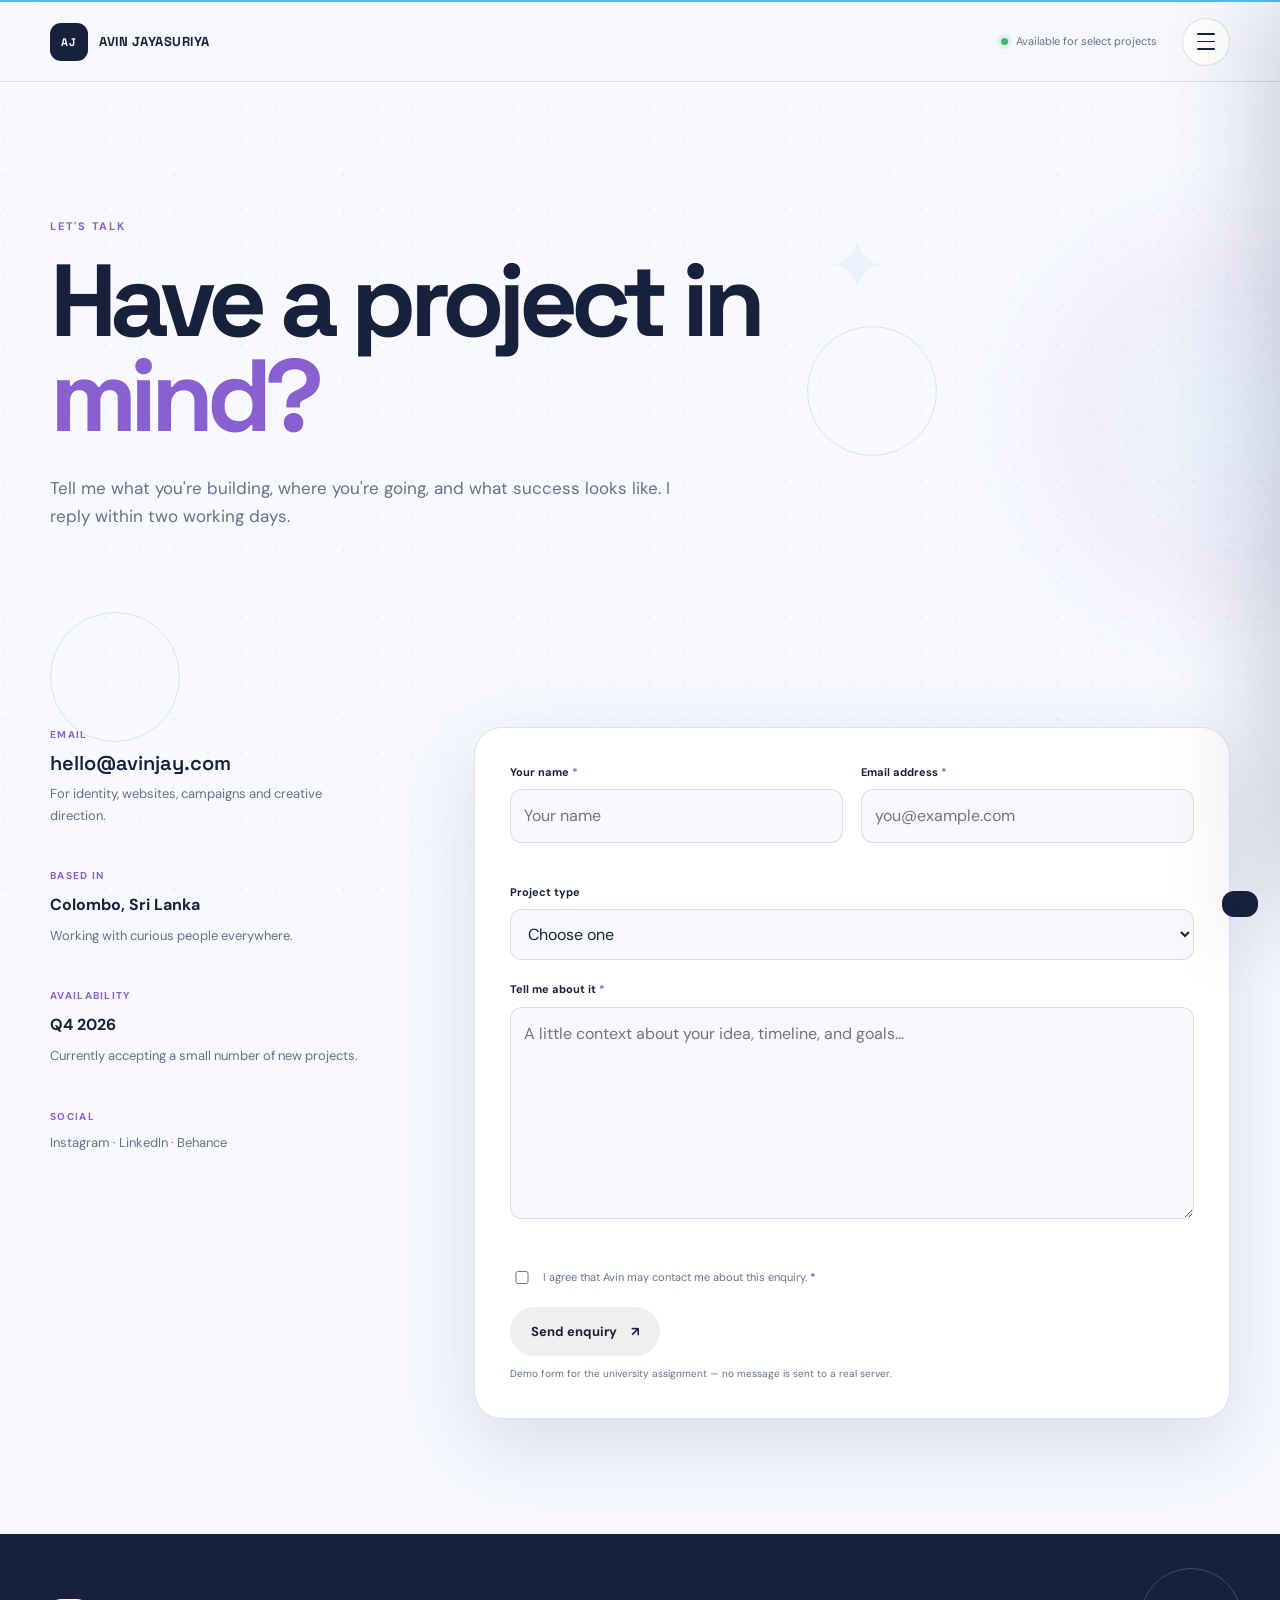
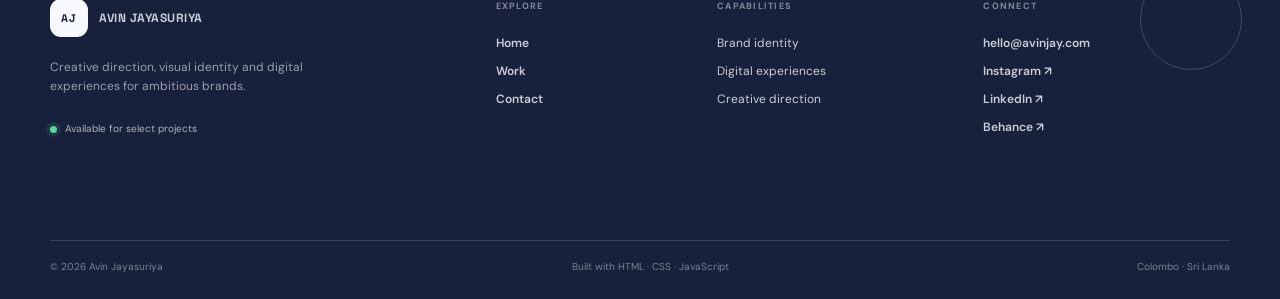
==== contact.html @ 8894ce8b "Add files via upload" ====
<!DOCTYPE html>
<html lang="en"><head><meta charset="UTF-8"><meta name="viewport" content="width=device-width,initial-scale=1.0"><meta name="description" content="Contact Avin Jayasuriya about a creative project."><title>Contact — Avin Jayasuriya</title><link rel="preconnect" href="https://fonts.googleapis.com"><link rel="preconnect" href="https://fonts.gstatic.com" crossorigin><link href="https://fonts.googleapis.com/css2?family=DM+Sans:wght@400;500;600;700&family=Space+Grotesk:wght@500;600;700&display=swap" rel="stylesheet"><link rel="stylesheet" href="style.css"></head>
<body><div class="cursor-glow" id="cursor-glow" aria-hidden="true"></div><div class="cursor-ring" id="cursor-ring" aria-hidden="true"></div><a class="skip-link" href="#main-content">Skip to content</a>
<header class="site-header"><div class="header-inner container"><a class="brand" href="index.html"><span class="brand-mark">AJ</span><span>AVIN JAYASURIYA</span></a><div class="header-right"><span class="available"><i></i> Available for select projects</span><button class="menu-button" id="menu-button" aria-expanded="false" aria-controls="site-menu" aria-label="Open menu"><span></span><span></span><span></span></button></div></div></header>
<div class="menu-overlay" id="menu-overlay"></div><aside class="site-menu" id="site-menu" aria-hidden="true"><div class="menu-top"><span>MENU</span><button id="menu-close" aria-label="Close menu">×</button></div><nav aria-label="Main navigation"><a class="menu-link" href="index.html"><span>01</span>Home</a><a class="menu-link" href="portfolio.html"><span>02</span>Work</a><a class="menu-link active" href="contact.html"><span>03</span>Contact</a></nav><div class="menu-bottom"><button class="theme-toggle" type="button"><span class="theme-icon">☾</span> <span class="theme-label">Dark mode</span></button><div><small>GET IN TOUCH</small><a href="mailto:hello@avinjay.com">hello@avinjay.com</a></div></div></aside>
<main id="main-content"><section class="page-hero container"><p class="eyebrow">Let's talk</p><h1>Have a project in <em>mind?</em></h1><p>Tell me what you're building, where you're going, and what success looks like. I reply within two working days.</p></section><section class="section container contact-layout"><div class="contact-side"><div class="contact-block"><small>EMAIL</small><a href="mailto:hello@avinjay.com">hello@avinjay.com</a><p>For identity, websites, campaigns and creative direction.</p></div><div class="contact-block"><small>BASED IN</small><strong>Colombo, Sri Lanka</strong><p>Working with curious people everywhere.</p></div><div class="contact-block"><small>AVAILABILITY</small><strong>Q4 2026</strong><p>Currently accepting a small number of new projects.</p></div><div class="contact-block"><small>SOCIAL</small><p><a href="#">Instagram</a> · <a href="#">LinkedIn</a> · <a href="#">Behance</a></p></div></div>
<form class="contact-form" id="contact-form" novalidate><div class="field-grid"><div class="field"><label for="name">Your name <b>*</b></label><input id="name" name="name" type="text" autocomplete="name" required minlength="2" placeholder="Your name"><small class="error" data-error="name"></small></div><div class="field"><label for="email">Email address <b>*</b></label><input id="email" name="email" type="email" autocomplete="email" required placeholder="you@example.com"><small class="error" data-error="email"></small></div></div><div class="field"><label for="project">Project type</label><select id="project" name="project"><option value="">Choose one</option><option>Brand identity</option><option>Website / digital</option><option>Campaign</option><option>Creative direction</option><option>Something else</option></select></div><div class="field"><label for="message">Tell me about it <b>*</b></label><textarea id="message" name="message" rows="7" required minlength="20" placeholder="A little context about your idea, timeline, and goals..."></textarea><small class="error" data-error="message"></small></div><label class="consent"><input type="checkbox" id="consent" required><span>I agree that Avin may contact me about this enquiry. <b>*</b></span></label><small class="error" data-error="consent"></small><button class="btn btn-primary" type="submit">Send enquiry <span>↗</span></button><p class="form-note">Demo form for the university assignment — no message is sent to a real server.</p></form></section></main>
<footer class="site-footer"><div class="container footer-main"><div class="footer-brand"><a class="brand" href="index.html"><span class="brand-mark">AJ</span><span>AVIN JAYASURIYA</span></a><p>Creative direction, visual identity and digital experiences for ambitious brands.</p><span class="footer-status"><i></i> Available for select projects</span></div><div><small>EXPLORE</small><a href="index.html">Home</a><a href="portfolio.html">Work</a><a href="contact.html">Contact</a></div><div><small>CAPABILITIES</small><span>Brand identity</span><span>Digital experiences</span><span>Creative direction</span></div><div><small>CONNECT</small><a href="mailto:hello@avinjay.com">hello@avinjay.com</a><a href="#">Instagram ↗</a><a href="#">LinkedIn ↗</a><a href="#">Behance ↗</a></div></div><div class="container footer-bottom"><span>© 2026 Avin Jayasuriya</span><span>Built with HTML · CSS · JavaScript</span><span>Colombo · Sri Lanka</span></div></footer><div class="toast" id="toast" role="status" aria-live="polite"></div><script src="app.js" defer></script></body></html>
---- style.css ----
:root{--bg:#f7f9ff;--surface:#ffffff;--surface-2:#eef4ff;--ink:#18213b;--muted:#66708a;--line:rgba(24,33,59,.13);--accent:#8860D0;--accent2:#5AB9EA;--blueberry:#5980E9;--sky:#84CEEB;--periwinkle:#C1C8E4;--shadow:0 25px 80px rgba(57,72,130,.16);--max:1180px;color-scheme:light} :root[data-theme=dark]{--bg:#0d1226;--surface:#151b35;--surface-2:#11182f;--ink:#f3f6ff;--muted:#aeb7d0;--line:rgba(243,246,255,.13);--accent:#a77ee8;--accent2:#5AB9EA;--blueberry:#7197f2;--sky:#84CEEB;--periwinkle:#9fa9d1;--shadow:0 25px 80px rgba(0,0,0,.4);color-scheme:dark}
*{box-sizing:border-box}html{scroll-behavior:smooth}body{margin:0;background:var(--bg);color:var(--ink);font-family:'DM Sans',sans-serif;line-height:1.65;transition:background .3s,color .3s}body.menu-open,body.modal-open{overflow:hidden}.cursor-glow,.cursor-ring{position:fixed;left:0;top:0;pointer-events:none;z-index:9999;opacity:0;transform:translate3d(-100px,-100px,0);transition:opacity .25s ease}.cursor-glow{width:170px;height:170px;margin:-85px 0 0 -85px;border-radius:50%;background:radial-gradient(circle,rgba(132,206,235,.28) 0%,rgba(136,96,208,.16) 38%,transparent 72%);filter:blur(18px)}.cursor-ring{z-index:9999;width:38px;height:38px;margin:-19px 0 0 -19px;border:1px solid rgba(89,128,233,.7);border-radius:50%;background:transparent;transition:width .25s ease,height .25s ease,margin .25s ease,border-color .25s ease,background .25s ease,opacity .25s ease}.cursor-ring.is-hover{width:64px;height:64px;margin:-32px 0 0 -32px;border-color:var(--accent);background:rgba(136,96,208,.06)}.cursor-ring.is-down{width:28px;height:28px;margin:-14px 0 0 -14px;background:rgba(90,185,234,.12)}body.cursor-ready .cursor-glow{opacity:.34}body.cursor-ready .cursor-ring{opacity:.72}@media(max-width:900px),(pointer:coarse){.cursor-glow,.cursor-ring{display:none}}a{color:inherit;text-decoration:none}button,input,select,textarea{font:inherit}button{color:inherit}.container{width:min(calc(100% - 48px),var(--max));margin-inline:auto}.skip-link{position:fixed;z-index:9999;left:15px;top:15px;padding:8px 14px;background:var(--ink);color:var(--bg);border-radius:8px;transform:translateY(-150%)}.skip-link:focus{transform:none}.site-header{height:82px;position:sticky;top:0;z-index:1000;background:color-mix(in srgb,var(--bg) 86%,transparent);backdrop-filter:blur(15px);border-top:2px solid var(--accent2);border-bottom:1px solid var(--line)}.header-inner{height:100%;display:flex;align-items:center;justify-content:space-between}.brand{display:flex;align-items:center;gap:11px;font:700 13px 'Space Grotesk';letter-spacing:.04em}.brand-mark{width:38px;height:38px;display:grid;place-items:center;border-radius:11px;background:var(--ink);color:var(--bg);font-size:11px}.header-right{display:flex;align-items:center;gap:25px}.available{font-size:11px;color:var(--muted);display:flex;align-items:center;gap:8px}.available i{width:7px;height:7px;border-radius:50%;background:#3db878;box-shadow:0 0 0 4px rgba(61,184,120,.12)}.menu-button{width:48px;height:48px;border:1px solid var(--line);background:var(--surface);border-radius:50%;display:grid;place-content:center;gap:6px;cursor:pointer;transition:.25s}.menu-button:hover{transform:rotate(5deg);border-color:var(--accent)}.menu-button span{display:block;width:18px;height:1.5px;background:var(--ink);border-radius:99px;transition:transform .25s ease,opacity .25s ease}.menu-button:hover span:nth-child(1){transform:translateX(-2px)}.menu-button:hover span:nth-child(3){transform:translateX(2px)}.menu-overlay{position:fixed;inset:0;background:rgba(8,12,14,.52);backdrop-filter:blur(18px);opacity:0;pointer-events:none;z-index:5000;transition:opacity .35s}.menu-overlay.open{opacity:1;pointer-events:auto}.site-menu{position:fixed;z-index:200;top:0;right:0;width:min(470px,100%);height:100vh;background:var(--surface);padding:30px 38px;transform:translateX(102%);transition:transform .45s cubic-bezier(.76,0,.24,1);box-shadow:-20px 0 70px rgba(0,0,0,.16);display:flex;flex-direction:column}.site-menu.open{transform:none}.menu-top{display:flex;align-items:center;justify-content:space-between;font:700 11px 'Space Grotesk';letter-spacing:.15em;color:var(--muted);padding-bottom:28px;border-bottom:1px solid var(--line)}.menu-top button{border:0;background:none;font-size:34px;line-height:1;cursor:pointer}.site-menu nav{display:flex;flex-direction:column;padding:50px 0}.menu-link{display:flex;align-items:baseline;gap:22px;font:600 clamp(42px,6vw,66px)/1.15 'Space Grotesk';letter-spacing:-.055em;padding:8px 0;color:var(--muted);transition:.25s}.menu-link span{font:600 11px 'DM Sans';letter-spacing:.08em}.menu-link:hover,.menu-link.active{color:var(--ink);transform:translateX(8px)}.menu-link.active:after{content:'↗';font:400 24px 'DM Sans';color:var(--accent);margin-left:auto}.menu-bottom{margin-top:auto;padding-top:25px;border-top:1px solid var(--line);display:flex;justify-content:space-between;gap:25px;align-items:end}.theme-toggle{border:1px solid var(--line);background:transparent;border-radius:999px;padding:10px 14px;cursor:pointer;font-size:12px}.menu-bottom div{display:flex;flex-direction:column;gap:3px}.menu-bottom small,.site-footer small,.contact-block small{font-size:10px;color:var(--accent);font-weight:700;letter-spacing:.13em}.menu-bottom a{font-weight:700;font-size:13px}
.section{padding:115px 0}.hero{min-height:calc(100vh - 82px);display:grid;grid-template-columns:1.15fr .85fr;gap:80px;align-items:center;padding-top:65px}.eyebrow,.section-label{font-size:11px;font-weight:700;letter-spacing:.16em;text-transform:uppercase;color:var(--accent);margin:0 0 18px}.hero h1,.page-hero h1{font:700 clamp(55px,7vw,95px)/.93 'Space Grotesk';letter-spacing:-.065em;margin:0;max-width:820px}.hero h1 em,.page-hero h1 em,h2 em{font-style:normal;color:var(--accent)}.lead{font-size:18px;color:var(--muted);max-width:650px;margin:30px 0}.hero-actions{display:flex;align-items:center;gap:28px;flex-wrap:wrap}.btn{display:inline-flex;align-items:center;gap:14px;border:0;border-radius:999px;padding:14px 21px;font-size:13px;font-weight:700;cursor:pointer;transition:.25s}.btn-dark{background:var(--ink);color:var(--bg);box-shadow:0 10px 25px rgba(0,0,0,.12)}.btn-dark:hover{transform:translateY(-3px);box-shadow:0 15px 32px rgba(0,0,0,.18)}.under-link{font-size:13px;font-weight:700;border-bottom:1px solid var(--ink);padding-bottom:3px}.hero-meta{display:flex;gap:45px;margin-top:58px}.hero-meta div{display:flex;flex-direction:column}.hero-meta strong{font:700 26px 'Space Grotesk'}.hero-meta span{font-size:11px;color:var(--muted)}.portrait-card{align-self:stretch;display:flex;flex-direction:column;justify-content:center}.portrait-art{height:570px;position:relative;overflow:hidden;border-radius:34px;background:linear-gradient(150deg,#C1C8E4,#84CEEB 55%,#5980E9);box-shadow:var(--shadow)}.portrait-art:before{content:'';position:absolute;inset:0;background:radial-gradient(circle at 72% 18%,rgba(255,255,255,.6),transparent 28%),linear-gradient(90deg,transparent 45%,rgba(20,24,24,.12));mix-blend-mode:screen}.portrait-head{position:absolute;width:200px;height:245px;border-radius:49% 49% 46% 46%;background:linear-gradient(130deg,#3e3029,#9d735b);left:31%;top:19%;transform:rotate(-3deg);box-shadow:20px 30px 60px rgba(20,20,20,.2)}.portrait-head:before{content:'';position:absolute;width:170px;height:60px;top:-12px;left:5px;border-radius:70% 70% 30% 30%;background:#202324;transform:rotate(-5deg)}.portrait-body{position:absolute;width:390px;height:290px;left:10%;bottom:-50px;border-radius:45% 45% 0 0;background:linear-gradient(130deg,#172325,#425355)}.portrait-shadow{position:absolute;width:250px;height:250px;border-radius:50%;background:#8860D0;right:-80px;bottom:65px;opacity:.65;filter:blur(2px)}.portrait-caption{position:absolute;bottom:25px;left:27px;color:#fff;font:600 12px/1.55 'Space Grotesk';letter-spacing:.12em}.portrait-caption b{font-size:16px}.portrait-note{font-size:10px;color:var(--muted);margin-top:13px}.ticker{overflow:hidden;border-block:1px solid var(--line);background:var(--surface);padding:17px 0}.ticker-track{width:max-content;display:flex;gap:28px;align-items:center;font:600 11px 'Space Grotesk';letter-spacing:.15em;animation:scroll 28s linear infinite}.ticker-track b{color:var(--accent);font-size:15px}@keyframes scroll{to{transform:translateX(-50%)}}.intro{display:grid;grid-template-columns:.55fr 1.45fr;gap:90px}.intro-content h2,.section-head h2,.services-strip h2{font:700 clamp(40px,5vw,65px)/1.02 'Space Grotesk';letter-spacing:-.055em;margin:0}.bio-grid{display:grid;grid-template-columns:1fr 1fr;gap:40px;margin:34px 0;color:var(--muted);font-size:15px}.bio-grid p{margin:0}.work-section{background:var(--surface-2)}.section-head{display:flex;justify-content:space-between;align-items:end;margin-bottom:45px}.home-projects,.portfolio-grid{display:grid;grid-template-columns:repeat(3,1fr);gap:22px}.work-art{width:100%;aspect-ratio:1.08;border:0;border-radius:26px;position:relative;overflow:hidden;cursor:pointer;isolation:isolate;transition:transform .35s,box-shadow .35s}.work-art:hover{transform:translateY(-7px) rotate(-.4deg);box-shadow:var(--shadow)}.work-number{position:absolute;z-index:4;top:19px;left:20px;color:rgba(255,255,255,.75);font-size:11px}.shape{position:absolute;width:56%;aspect-ratio:1;border-radius:49% 51% 60% 40%;left:22%;top:21%;background:linear-gradient(135deg,#84CEEB,#8860D0);transform:rotate(-18deg);transition:.5s;box-shadow:20px 35px 80px rgba(0,0,0,.2)}.work-art:hover .shape,.modal-art:hover .shape{transform:rotate(4deg) scale(1.07)}.art-title{position:absolute;z-index:4;left:21px;bottom:18px;color:white;font:600 27px 'Space Grotesk';letter-spacing:-.045em}.arrow{position:absolute;right:18px;bottom:17px;z-index:4;width:34px;height:34px;border:1px solid rgba(255,255,255,.35);border-radius:50%;display:grid;place-items:center;color:#fff}.tone-terracotta{background:linear-gradient(135deg,#5980E9,#8860D0)}.tone-cobalt{background:linear-gradient(135deg,#5AB9EA,#5980E9)}.tone-olive{background:linear-gradient(135deg,#84CEEB,#5980E9)}.tone-violet{background:linear-gradient(135deg,#8860D0,#5980E9)}.tone-peach{background:linear-gradient(135deg,#C1C8E4,#5AB9EA)}.tone-ink{background:linear-gradient(135deg,#5980E9,#84CEEB)}.work-info{
    display:grid;
    grid-template-columns:1fr 1fr;
    align-items:start;
    gap:15px;
    padding:15px 3px;
}

.work-info > div:first-child{
    min-width:0;
}

.work-info > span{
    text-align:right;
    align-self:start;
    font-size:10px;
    color:var(--muted);
}

.work-info small{
    display:block;
    color:var(--muted);
    font-size:10px;
    text-transform:uppercase;
    letter-spacing:.08em;
}

.work-info h3{
    font:600 21px 'Space Grotesk';
    margin:2px 0 0;
}
.capabilities{display:grid;grid-template-columns:.55fr 1.45fr;gap:90px}.cap-grid{display:grid;grid-template-columns:repeat(3,1fr);gap:18px}.cap-grid article{border-top:1px solid var(--line);padding-top:20px}.cap-grid article span{color:var(--accent);font-size:11px;font-weight:700}.cap-grid h3{font:600 23px 'Space Grotesk';margin:40px 0 8px}.cap-grid p{color:var(--muted);font-size:13px;margin:0}.quote{border-top:1px solid var(--line);border-bottom:1px solid var(--line);text-align:center;padding-block:90px}.quote p{max-width:850px;margin:0 auto 18px;font:600 clamp(32px,4vw,52px)/1.12 'Space Grotesk';letter-spacing:-.045em}.quote p em{font-style:normal;color:var(--accent)}.quote span{font-size:11px;color:var(--muted)}.cta{display:flex;align-items:center;justify-content:space-between;padding-block:100px}.cta h2{font:700 clamp(45px,6vw,78px)/.98 'Space Grotesk';letter-spacing:-.06em;margin:0}.round-link{width:150px;height:150px;border-radius:50%;background:var(--accent);color:#fff;display:grid;place-content:center;text-align:center;font:600 16px/1.1 'Space Grotesk';transition:.3s}.round-link:hover{transform:rotate(8deg) scale(1.04)}.round-link span{font:400 23px 'DM Sans';margin-top:7px}.site-footer{background:var(--ink);color:var(--bg);padding:65px 0 22px}.site-footer .brand-mark{background:var(--bg);color:var(--ink)}.footer-main{display:grid;grid-template-columns:2fr 1fr 1fr;gap:50px;padding-bottom:60px}.footer-main>div{display:flex;flex-direction:column;gap:7px}.footer-main p{color:color-mix(in srgb,var(--bg) 60%,transparent);font-size:12px;max-width:280px}.footer-main a:not(.brand){font-size:13px;font-weight:600}.footer-bottom{border-top:1px solid color-mix(in srgb,var(--bg) 15%,transparent);padding-top:18px;display:flex;justify-content:space-between;color:color-mix(in srgb,var(--bg) 45%,transparent);font-size:10px}.page-hero{padding:135px 0 65px;max-width:900px;margin-left:max(24px,calc((100% - var(--max))/2))}.page-hero h1{font-size:clamp(60px,8vw,105px)}.page-hero>p:last-child{max-width:650px;color:var(--muted);font-size:17px;margin-top:30px}.work-list{padding-top:45px}.filter-bar{display:flex;gap:8px;margin-bottom:35px;flex-wrap:wrap}.filter{border:1px solid var(--line);background:transparent;padding:9px 16px;border-radius:999px;font-size:12px;font-weight:700;cursor:pointer}.filter.active,.filter:hover{background:var(--ink);color:var(--bg);border-color:var(--ink)}.services-strip{border-top:1px solid var(--line);display:grid;grid-template-columns:1fr 1fr;gap:90px}.services-strip>p{color:var(--muted);font-size:16px;max-width:500px}.contact-layout{display:grid;grid-template-columns:.6fr 1.4fr;gap:100px;align-items:start}.contact-side{display:grid;gap:42px}.contact-block{display:flex;flex-direction:column;gap:7px}.contact-block>a{font:600 20px 'Space Grotesk'}.contact-block p{margin:0;color:var(--muted);font-size:13px}.contact-form{background:var(--surface);border:1px solid var(--line);border-radius:28px;padding:35px;box-shadow:var(--shadow)}.field-grid{display:grid;grid-template-columns:1fr 1fr;gap:18px}.field{margin-bottom:20px}.field label{display:block;font-size:11px;font-weight:700;margin-bottom:8px}.field b,.consent b{color:var(--accent)}input,select,textarea{width:100%;border:1px solid var(--line);background:var(--bg);color:var(--ink);border-radius:12px;padding:13px;outline:none}input:focus,select:focus,textarea:focus{border-color:var(--accent2);box-shadow:0 0 0 4px color-mix(in srgb,var(--accent2) 12%,transparent)}input[aria-invalid=true],textarea[aria-invalid=true]{border-color:var(--accent)}textarea{resize:vertical}.error{display:block;color:var(--accent);font-size:10px;min-height:16px;margin-top:4px}.consent{display:flex;gap:10px;font-size:11px;color:var(--muted);margin:3px 0}.consent input{width:16px;accent-color:var(--accent)}.form-note{font-size:10px;color:var(--muted);margin-bottom:0}main,.site-footer{position:relative;z-index:10}.site-header{z-index:1000}.menu-overlay{z-index:5000}.site-menu{z-index:5001}.modal{z-index:10000}

/* Centered case-study glass button */
.case-link{
    position:absolute;
    left:50%;
    top:50%;
    bottom:auto;
    z-index:5;
    transform:translate(-50%,-50%) translateY(6px);
    font:600 10px/1 'Space Grotesk';
    letter-spacing:.08em;
    text-transform:uppercase;
    padding:10px 16px;
    border:1px solid rgba(255,255,255,.45);
    border-radius:999px;
    background:rgba(255,255,255,.16);
    color:#fff;
    backdrop-filter:blur(10px);
    -webkit-backdrop-filter:blur(10px);
    white-space:nowrap;
    opacity:0;
    transition:opacity .25s ease,transform .25s ease,background .25s ease;
}
.work-art:hover .case-link,
.work-art:focus-visible .case-link{
    opacity:1;
    transform:translate(-50%,-50%);
}
.case-link:hover{
    background:rgba(255,255,255,.28);
}
.modal-art .mock-window{position:absolute;z-index:3;left:12%;right:12%;top:16%;height:58%;border:1px solid rgba(255,255,255,.45);border-radius:18px;background:rgba(255,255,255,.12);box-shadow:0 30px 70px rgba(0,0,0,.2);backdrop-filter:blur(2px);padding:38px 24px 20px}.mock-window i{display:inline-block;width:7px;height:7px;border-radius:50%;background:rgba(255,255,255,.65);margin-right:5px}.mock-window b{display:block;margin-top:26px;font:600 clamp(22px,4vw,44px)/1 'Space Grotesk';color:#fff;max-width:65%;letter-spacing:-.05em}.modal-art .art-title{display:none}
.modal{display:none;position:fixed;inset:0;z-index:500;align-items:center;justify-content:center;padding:20px}.modal.open{display:flex}.modal-overlay{z-index:0;position:absolute;inset:0;background:rgba(8,12,14,.72);backdrop-filter:blur(8px)}.modal-box{position:relative;width:min(820px,100%);max-height:90vh;overflow:auto;background:var(--surface);border-radius:28px;z-index:1;box-shadow:var(--shadow)}.modal-close{position:absolute;right:15px;top:15px;z-index:3;width:42px;height:42px;border-radius:50%;border:1px solid rgba(255,255,255,.4);background:rgba(0,0,0,.2);color:#fff;font-size:28px;cursor:pointer}.modal-art{height:330px;position:relative;overflow:hidden}.modal-art .shape{width:210px;left:calc(50% - 105px);top:18%}.modal-art .art-title{font-size:42px;bottom:28px;left:32px}.modal-copy{padding:34px}.modal-copy h2{font:700 50px 'Space Grotesk';letter-spacing:-.055em;margin:0 0 15px}.modal-copy>p:not(.section-label){color:var(--muted);max-width:650px}.tags{display:flex;gap:8px;flex-wrap:wrap;margin-top:22px}.tags span{border:1px solid var(--line);border-radius:999px;padding:6px 11px;font-size:10px}.toast{position:fixed;z-index:1000;right:22px;bottom:22px;background:var(--ink);color:var(--bg);padding:13px 18px;border-radius:12px;font-size:12px;box-shadow:var(--shadow);transform:translateY(150%);transition:.3s}.toast.show{transform:none}.reveal{opacity:0;transform:translateY(18px);transition:.7s ease}.reveal.visible{opacity:1;transform:none}
@media(max-width:900px),(pointer:coarse){
    .work-card,
    .btn,
    .under-link,
    .round-link,
    .filter,
    .menu-button,
    .theme-toggle,
    .menu-link,
    .case-link{
        cursor:pointer;
    }
}
@media(max-width:900px){.available{display:none}.hero,.intro,.capabilities,.contact-layout,.services-strip{grid-template-columns:1fr;gap:45px}.hero{padding-top:55px}.portrait-art{height:500px}.bio-grid{gap:20px}.home-projects,.portfolio-grid{grid-template-columns:repeat(2,1fr)}.cap-grid{grid-template-columns:1fr}.intro{gap:35px}.capabilities{gap:35px}.contact-layout{gap:40px}.footer-main{grid-template-columns:1fr 1fr}.footer-main>div:first-child{grid-column:1/-1}}
@media(max-width:620px){.container{width:calc(100% - 32px)}.site-menu{padding:25px 24px}.menu-link{font-size:47px}.section{padding:75px 0}.hero{min-height:auto}.hero h1{font-size:52px}.lead{font-size:16px}.hero-meta{gap:22px;flex-wrap:wrap}.hero-meta strong{font-size:21px}.portrait-art{height:390px;border-radius:25px}.portrait-head{width:150px;height:190px}.portrait-body{width:290px;height:220px}.intro-content h2,.section-head h2,.services-strip h2{font-size:42px}.bio-grid{grid-template-columns:1fr}.section-head{align-items:flex-start;gap:20px;flex-direction:column}.home-projects,.portfolio-grid,.field-grid,.footer-main{grid-template-columns:1fr}.page-hero{width:calc(100% - 32px);margin:auto;padding:95px 0 45px}.page-hero h1{font-size:57px}.work-list{padding-top:25px}.work-art{border-radius:20px}.art-title{font-size:23px}.cta{align-items:flex-start;gap:40px;flex-direction:column}.round-link{width:125px;height:125px}.contact-form{padding:23px}.modal{padding:10px}.modal-art{height:240px}.modal-copy{padding:25px}.modal-copy h2{font-size:38px}.footer-bottom{flex-direction:column;gap:8px}.footer-main{gap:30px}.footer-main>div:first-child{grid-column:auto}}
@media(prefers-reduced-motion:reduce){*,*::before,*::after{animation-duration:.01ms!important;transition-duration:.01ms!important;scroll-behavior:auto!important}}

.tone-sky{background:linear-gradient(135deg,#84CEEB,#5AB9EA)}.tone-amethyst{background:linear-gradient(135deg,#8860D0,#5980E9)}

.work-card,.btn,.under-link,.round-link,.filter,.menu-button,.theme-toggle,.menu-link,.case-link{cursor:none}@media(max-width:900px),(pointer:coarse){.work-card,.btn,.under-link,.round-link,.filter,.menu-button,.theme-toggle,.menu-link,.case-link{cursor:pointer}}

/* Project case-study modal */
.modal-box{width:min(980px,100%);max-height:92vh}
.modal-art{height:360px;background:var(--surface-2)}
.modal-art .shape{width:250px;left:calc(50% - 125px);top:13%;box-shadow:30px 40px 100px rgba(0,0,0,.24)}

.modal-copy{padding:36px 40px 40px}
.modal-meta-grid{display:grid;grid-template-columns:1.4fr 1fr 1fr;gap:20px;margin:28px 0 30px;padding:20px 0;border-block:1px solid var(--line)}
.modal-meta-grid div{display:flex;flex-direction:column;gap:5px}
.modal-meta-grid small{font-size:9px;text-transform:uppercase;letter-spacing:.12em;color:var(--accent);font-weight:700}
.modal-meta-grid strong{font:600 14px 'Space Grotesk'}
.modal-details{display:grid;grid-template-columns:1.2fr .8fr;gap:40px;margin-top:30px}
.modal-details h3{font:600 18px 'Space Grotesk';margin:0 0 9px}
.modal-details p{color:var(--muted);font-size:13px;margin:0}
.modal-gallery{display:grid;grid-template-columns:1.2fr .8fr;gap:12px;margin-top:32px}
.project-shot{min-height:150px;border-radius:16px;position:relative;overflow:hidden;padding:18px;color:white}
.project-shot.large{min-height:220px}
.project-shot:before{content:'';position:absolute;inset:18px;border:1px solid rgba(255,255,255,.25);border-radius:10px}
.project-shot span{position:relative;z-index:2;font:600 14px 'Space Grotesk'}
.project-shot small{position:absolute;z-index:2;left:18px;bottom:17px;font-size:9px;letter-spacing:.1em;text-transform:uppercase;color:rgba(255,255,255,.7)}
.project-shot.one{background:linear-gradient(135deg,#5980E9,#8860D0)}
.project-shot.two{background:linear-gradient(135deg,#84CEEB,#5980E9)}
.project-shot.three{background:linear-gradient(135deg,#8860D0,#5AB9EA)}
.modal-copy .tags{margin-top:0}
@media(max-width:620px){.modal-meta-grid,.modal-details,.modal-gallery{grid-template-columns:1fr}.modal-copy{padding:26px}.modal-art{height:250px}.modal-meta-grid{gap:15px}.project-shot.large{min-height:170px}}

/* --- Ambient background details: intentionally subtle and non-interactive --- */
body{position:relative;overflow-x:hidden}
body::before{content:"";position:fixed;inset:0;z-index:0;pointer-events:none;opacity:.42;background-image:radial-gradient(circle at 12% 18%,rgba(90,185,234,.14) 0 1px,transparent 1.5px),radial-gradient(circle at 86% 72%,rgba(136,96,208,.12) 0 1px,transparent 1.5px);background-size:38px 38px,52px 52px}
body::after{content:"";position:fixed;z-index:0;pointer-events:none;width:520px;height:520px;right:-210px;top:18%;border-radius:50%;background:radial-gradient(circle,rgba(132,206,235,.10),rgba(136,96,208,.06) 38%,transparent 70%);filter:blur(8px)}
main,.site-footer,.site-header{position:relative}
main,.site-footer,.site-header{z-index:10}
.hero,.intro,.work-section,.capabilities,.quote,.cta,.page-hero,.work-list,.project-note,.contact-layout{position:relative;isolation:isolate}
.hero::after{content:"✦";position:absolute;z-index:-1;right:-10px;top:20%;font:700 90px/1 'Space Grotesk';color:rgba(136,96,208,.08);transform:rotate(18deg);pointer-events:none}
.intro::before{content:"01";position:absolute;left:-35px;top:35px;font:700 110px/1 'Space Grotesk';color:rgba(89,128,233,.055);pointer-events:none}
.work-section::after{content:"";position:absolute;right:4%;bottom:8%;width:150px;height:150px;border:1px solid rgba(136,96,208,.10);border-radius:50%;box-shadow:25px -18px 0 -24px rgba(90,185,234,.22);pointer-events:none}
.capabilities::after{content:"";position:absolute;left:-70px;bottom:-25px;width:180px;height:70px;border-top:1px solid rgba(90,185,234,.14);border-radius:50%;transform:rotate(-8deg);pointer-events:none}
.page-hero::after{content:"✦";position:absolute;right:7%;top:24%;font-size:70px;color:rgba(90,185,234,.09);pointer-events:none}
.site-menu,.menu-overlay{z-index:10000}.cursor-glow{z-index:20000!important}.cursor-ring{z-index:20001!important}
.menu-button,.menu-close,.site-menu a,.site-menu button{cursor:none!important}
.site-menu{box-shadow:-30px 0 90px rgba(24,33,59,.18)}
.site-menu::before{content:"";position:absolute;inset:auto -80px 30px auto;width:180px;height:180px;border-radius:50%;background:radial-gradient(circle,rgba(132,206,235,.13),transparent 68%);pointer-events:none}
.menu-link{position:relative}.menu-link::after{content:"";position:absolute;left:0;bottom:-5px;width:0;height:1px;background:var(--accent2);transition:width .3s}.menu-link:hover::after,.menu-link.active::after{width:56px}
.footer-main{display:grid;grid-template-columns:1.8fr .8fr 1fr 1.1fr;gap:42px;align-items:start}.footer-brand p{max-width:310px;color:color-mix(in srgb,var(--bg) 58%,transparent);font-size:12px;margin:14px 0 17px}.site-footer small{display:block;color:color-mix(in srgb,var(--bg) 48%,transparent);font-size:9px;font-weight:700;letter-spacing:.14em;margin-bottom:13px}.site-footer .footer-main>div:not(.footer-brand){display:flex;flex-direction:column;gap:8px}.site-footer .footer-main a:not(.brand),.site-footer .footer-main span:not(.brand-mark){font-size:12px;color:color-mix(in srgb,var(--bg) 80%,transparent);transition:color .2s,transform .2s}.site-footer .footer-main a:not(.brand):hover{color:var(--bg);transform:translateX(3px)}.footer-status{display:inline-flex!important;align-items:center;gap:8px!important;font-size:10px!important;color:color-mix(in srgb,var(--bg) 68%,transparent)!important}.footer-status i{width:7px;height:7px;border-radius:50%;background:#5ad89b;box-shadow:0 0 0 4px rgba(90,216,155,.1)}.footer-bottom{margin-top:42px}.site-footer{padding-bottom:24px}
@media(max-width:900px){.footer-main{grid-template-columns:1fr 1fr}.footer-brand{grid-column:1/-1}.hero::after{right:2%;font-size:65px}.intro::before{left:-10px}}
@media(max-width:620px){.footer-main{grid-template-columns:1fr}.footer-brand{grid-column:auto}.footer-main{gap:28px}.hero::after{font-size:50px;top:12%}.intro::before{font-size:75px;left:0}.work-section::after{width:100px;height:100px}}
@media(prefers-reduced-motion:reduce){.hero::after,.page-hero::after{display:none}}

/* Navigation layering fix: the hamburger drawer must stay fixed off-canvas until opened. */
.site-menu{position:fixed !important;top:0;right:0;bottom:0;height:100vh;z-index:10000 !important;}
.menu-overlay{position:fixed !important;inset:0;z-index:9999 !important;}
.cursor-glow{z-index:20000 !important}.cursor-ring{z-index:20001 !important}

/* Subtle blueberry / sky / amethyst background details */
body{position:relative;overflow-x:hidden}body:before{content:"";position:fixed;inset:0;pointer-events:none;z-index:0;opacity:.38;background-image:radial-gradient(circle at 12% 18%,rgba(132,206,235,.16) 0 1px,transparent 1.5px),radial-gradient(circle at 86% 72%,rgba(136,96,208,.13) 0 1px,transparent 1.5px);background-size:34px 34px,42px 42px;background-position:0 0,12px 16px}.site-header,.site-menu,.menu-overlay,.modal,.cursor-glow,.cursor-ring{isolation:isolate}.hero,.section,.ticker,.cta,.page-hero,.work-list,.services-strip,.contact-layout,.site-footer{position:relative}.hero:before,.section:not(.work-section):before,.page-hero:before{content:"";position:absolute;width:150px;height:150px;border:1px solid rgba(89,128,233,.10);border-radius:50%;pointer-events:none;z-index:-1}.hero:before{right:4%;top:12%;box-shadow:0 0 0 28px rgba(132,206,235,.025),0 0 0 56px rgba(136,96,208,.02)}.intro:before{left:-45px;top:28%}.page-hero:before{right:4%;top:30%}.work-section:after{content:"✦";position:absolute;right:6%;top:15%;font-size:34px;color:rgba(136,96,208,.12);transform:rotate(18deg);pointer-events:none}.capabilities:after{content:"+  +  +";position:absolute;right:7%;bottom:12%;font:700 10px 'Space Grotesk';letter-spacing:.5em;color:rgba(89,128,233,.13);pointer-events:none}.quote:before{content:"//";position:absolute;left:4%;top:28%;font:700 12px 'Space Grotesk';letter-spacing:.25em;color:rgba(90,185,234,.18);pointer-events:none}.site-footer:before{content:"";position:absolute;right:7%;top:20px;width:100px;height:100px;border:1px solid rgba(132,206,235,.14);border-radius:50%;pointer-events:none}

/* --- Decorative details: intentionally placed in open space and theme-aware --- */
:root{
  /* Light theme uses the darker tones from the dark palette for contrast. */
  --deco-a:#7197f2;
  --deco-b:#9fa9d1;
  --deco-c:#a77ee8;
  --deco-d:#5AB9EA;
}
:root[data-theme="dark"]{
  /* Dark theme uses the lighter tones from the light palette. */
  --deco-a:#5980E9;
  --deco-b:#C1C8E4;
  --deco-c:#8860D0;
  --deco-d:#84CEEB;
}

body:before{
  opacity:.24;
  background-image:
    radial-gradient(circle at 10% 16%,color-mix(in srgb,var(--deco-d) 38%,transparent) 0 1px,transparent 1.5px),
    radial-gradient(circle at 88% 76%,color-mix(in srgb,var(--deco-c) 32%,transparent) 0 1px,transparent 1.5px);
}
.hero:before,.section:not(.work-section):before,.page-hero:before{
  width:128px;height:128px;
  border-color:color-mix(in srgb,var(--deco-a) 24%,transparent);
  z-index:0;
}
.hero:before{
  right:1.5%;top:9%;
  box-shadow:0 0 0 24px color-mix(in srgb,var(--deco-d) 7%,transparent),
             0 0 0 48px color-mix(in srgb,var(--deco-c) 5%,transparent);
}
.intro:before{left:-72px;top:52%;}
.page-hero:before{right:1.5%;top:46%;}
.work-section:after{
  right:2.5%;top:24%;
  color:color-mix(in srgb,var(--deco-c) 34%,transparent);
}
.capabilities:after{
  right:3%;bottom:16%;
  color:color-mix(in srgb,var(--deco-a) 38%,transparent);
}
.quote:before{
  left:2.5%;top:45%;
  color:color-mix(in srgb,var(--deco-d) 42%,transparent);
}
.site-footer:before{
  right:3%;top:34px;
  border-color:color-mix(in srgb,var(--deco-b) 30%,transparent);
}
/* Keep the decoration behind actual content while allowing it to sit visibly in open space. */
.hero > *, .section > *, .page-hero > *{position:relative;z-index:1;}

@media(max-width:700px){
  .hero:before,.page-hero:before{right:-52px;top:8%;width:92px;height:92px;}
  .intro:before{left:-52px;top:55%;width:88px;height:88px;}
  .work-section:after{right:5%;top:18%;font-size:26px;}
  .capabilities:after{right:5%;bottom:8%;}
  .quote:before{left:5%;top:22%;}
  .site-footer:before{right:5%;top:28px;width:70px;height:70px;}
}
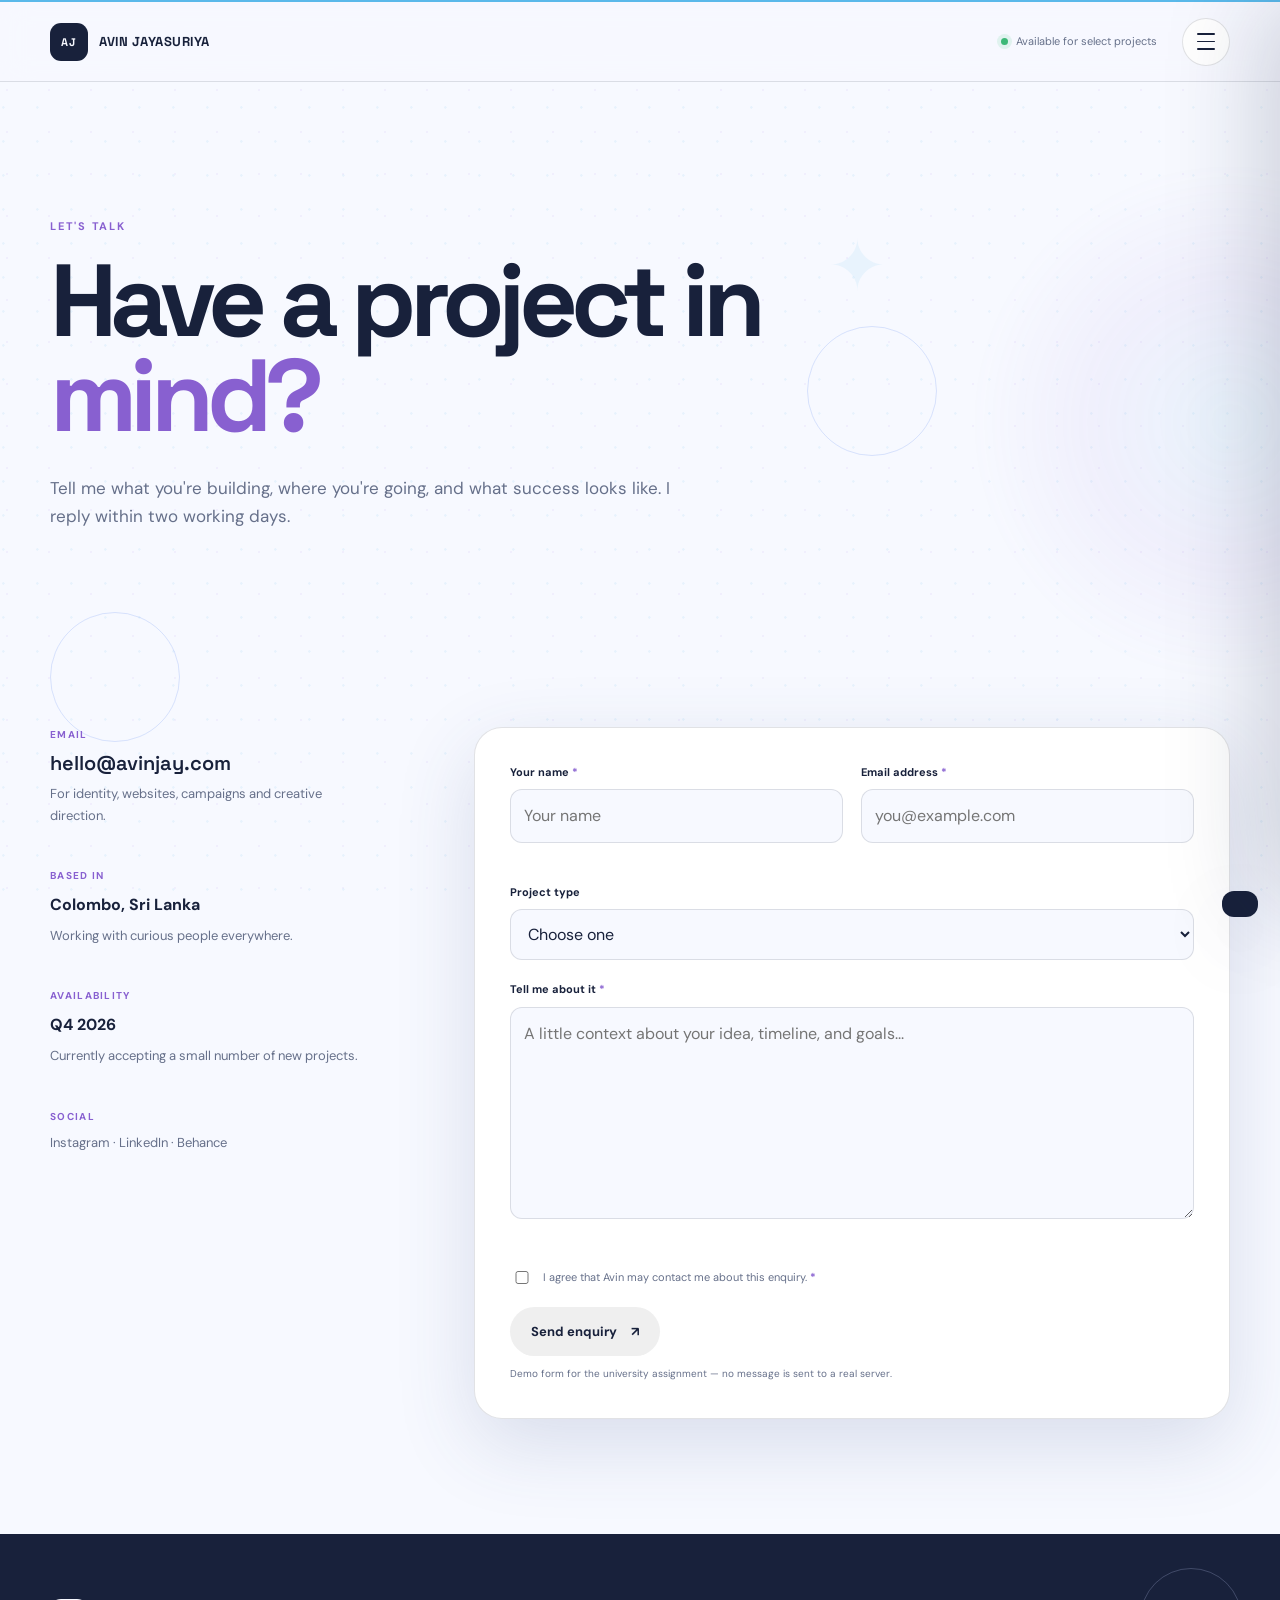
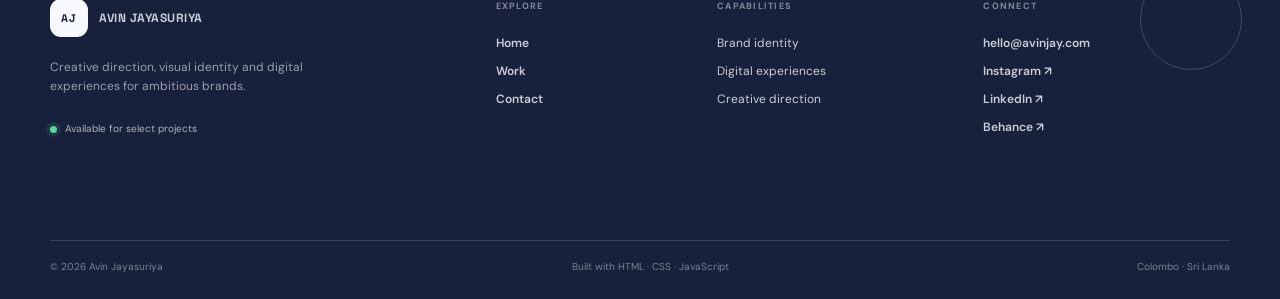
==== commit 30e505d3: "Add files via upload" ====
--- a/contact.html
+++ b/contact.html
@@ -1,8 +1,157 @@
 <!DOCTYPE html>
-<html lang="en"><head><meta charset="UTF-8"><meta name="viewport" content="width=device-width,initial-scale=1.0"><meta name="description" content="Contact Avin Jayasuriya about a creative project."><title>Contact — Avin Jayasuriya</title><link rel="preconnect" href="https://fonts.googleapis.com"><link rel="preconnect" href="https://fonts.gstatic.com" crossorigin><link href="https://fonts.googleapis.com/css2?family=DM+Sans:wght@400;500;600;700&family=Space+Grotesk:wght@500;600;700&display=swap" rel="stylesheet"><link rel="stylesheet" href="style.css"></head>
-<body><div class="cursor-glow" id="cursor-glow" aria-hidden="true"></div><div class="cursor-ring" id="cursor-ring" aria-hidden="true"></div><a class="skip-link" href="#main-content">Skip to content</a>
-<header class="site-header"><div class="header-inner container"><a class="brand" href="index.html"><span class="brand-mark">AJ</span><span>AVIN JAYASURIYA</span></a><div class="header-right"><span class="available"><i></i> Available for select projects</span><button class="menu-button" id="menu-button" aria-expanded="false" aria-controls="site-menu" aria-label="Open menu"><span></span><span></span><span></span></button></div></div></header>
-<div class="menu-overlay" id="menu-overlay"></div><aside class="site-menu" id="site-menu" aria-hidden="true"><div class="menu-top"><span>MENU</span><button id="menu-close" aria-label="Close menu">×</button></div><nav aria-label="Main navigation"><a class="menu-link" href="index.html"><span>01</span>Home</a><a class="menu-link" href="portfolio.html"><span>02</span>Work</a><a class="menu-link active" href="contact.html"><span>03</span>Contact</a></nav><div class="menu-bottom"><button class="theme-toggle" type="button"><span class="theme-icon">☾</span> <span class="theme-label">Dark mode</span></button><div><small>GET IN TOUCH</small><a href="mailto:hello@avinjay.com">hello@avinjay.com</a></div></div></aside>
-<main id="main-content"><section class="page-hero container"><p class="eyebrow">Let's talk</p><h1>Have a project in <em>mind?</em></h1><p>Tell me what you're building, where you're going, and what success looks like. I reply within two working days.</p></section><section class="section container contact-layout"><div class="contact-side"><div class="contact-block"><small>EMAIL</small><a href="mailto:hello@avinjay.com">hello@avinjay.com</a><p>For identity, websites, campaigns and creative direction.</p></div><div class="contact-block"><small>BASED IN</small><strong>Colombo, Sri Lanka</strong><p>Working with curious people everywhere.</p></div><div class="contact-block"><small>AVAILABILITY</small><strong>Q4 2026</strong><p>Currently accepting a small number of new projects.</p></div><div class="contact-block"><small>SOCIAL</small><p><a href="#">Instagram</a> · <a href="#">LinkedIn</a> · <a href="#">Behance</a></p></div></div>
-<form class="contact-form" id="contact-form" novalidate><div class="field-grid"><div class="field"><label for="name">Your name <b>*</b></label><input id="name" name="name" type="text" autocomplete="name" required minlength="2" placeholder="Your name"><small class="error" data-error="name"></small></div><div class="field"><label for="email">Email address <b>*</b></label><input id="email" name="email" type="email" autocomplete="email" required placeholder="you@example.com"><small class="error" data-error="email"></small></div></div><div class="field"><label for="project">Project type</label><select id="project" name="project"><option value="">Choose one</option><option>Brand identity</option><option>Website / digital</option><option>Campaign</option><option>Creative direction</option><option>Something else</option></select></div><div class="field"><label for="message">Tell me about it <b>*</b></label><textarea id="message" name="message" rows="7" required minlength="20" placeholder="A little context about your idea, timeline, and goals..."></textarea><small class="error" data-error="message"></small></div><label class="consent"><input type="checkbox" id="consent" required><span>I agree that Avin may contact me about this enquiry. <b>*</b></span></label><small class="error" data-error="consent"></small><button class="btn btn-primary" type="submit">Send enquiry <span>↗</span></button><p class="form-note">Demo form for the university assignment — no message is sent to a real server.</p></form></section></main>
-<footer class="site-footer"><div class="container footer-main"><div class="footer-brand"><a class="brand" href="index.html"><span class="brand-mark">AJ</span><span>AVIN JAYASURIYA</span></a><p>Creative direction, visual identity and digital experiences for ambitious brands.</p><span class="footer-status"><i></i> Available for select projects</span></div><div><small>EXPLORE</small><a href="index.html">Home</a><a href="portfolio.html">Work</a><a href="contact.html">Contact</a></div><div><small>CAPABILITIES</small><span>Brand identity</span><span>Digital experiences</span><span>Creative direction</span></div><div><small>CONNECT</small><a href="mailto:hello@avinjay.com">hello@avinjay.com</a><a href="#">Instagram ↗</a><a href="#">LinkedIn ↗</a><a href="#">Behance ↗</a></div></div><div class="container footer-bottom"><span>© 2026 Avin Jayasuriya</span><span>Built with HTML · CSS · JavaScript</span><span>Colombo · Sri Lanka</span></div></footer><div class="toast" id="toast" role="status" aria-live="polite"></div><script src="app.js" defer></script></body></html>
+<html lang="en">
+
+<head>
+  <meta charset="UTF-8">
+  <meta name="viewport" content="width=device-width,initial-scale=1.0">
+  <meta name="description" content="Contact Avin Jayasuriya about a creative project.">
+  <title>Contact — Avin Jayasuriya</title>
+  <link rel="preconnect" href="https://fonts.googleapis.com">
+  <link rel="preconnect" href="https://fonts.gstatic.com" crossorigin>
+  <link href="https://fonts.googleapis.com/css2?family=DM+Sans:wght@400;500;600;700&family=Space+Grotesk:wght@500;600;700&display=swap" rel="stylesheet">
+  <link rel="stylesheet" href="style.css">
+</head>
+
+<body>
+
+  <div class="cursor-glow" id="cursor-glow" aria-hidden="true"></div>
+  <div class="cursor-ring" id="cursor-ring" aria-hidden="true"></div>
+  <a class="skip-link" href="#main-content">Skip to content</a>
+
+  <header class="site-header">
+    <div class="header-inner container">
+      <a class="brand" href="index.html">
+        <span class="brand-mark">AJ</span>
+        <span>AVIN JAYASURIYA</span>
+      </a>
+      <div class="header-right">
+        <span class="available"><i></i> Available for select projects</span>
+        <button class="menu-button" id="menu-button" aria-expanded="false" aria-controls="site-menu" aria-label="Open menu"><span></span><span></span><span></span></button>
+      </div>
+    </div>
+  </header>
+
+  <div class="menu-overlay" id="menu-overlay"></div>
+  <aside class="site-menu" id="site-menu" aria-hidden="true">
+    <div class="menu-top">
+      <span>MENU</span>
+      <button id="menu-close" aria-label="Close menu">×</button>
+    </div>
+    <nav aria-label="Main navigation">
+      <a class="menu-link" href="index.html"><span>01</span>Home</a>
+      <a class="menu-link" href="portfolio.html"><span>02</span>Work</a>
+      <a class="menu-link active" href="contact.html"><span>03</span>Contact</a>
+    </nav>
+    <div class="menu-bottom">
+      <button class="theme-toggle" type="button"><span class="theme-icon">☾</span> <span class="theme-label">Dark mode</span></button>
+      <div>
+        <small>GET IN TOUCH</small>
+        <a href="mailto:hello@avinjay.com">hello@avinjay.com</a>
+      </div>
+    </div>
+  </aside>
+
+  <main id="main-content">
+
+    <section class="page-hero container">
+      <p class="eyebrow">Let's talk</p>
+      <h1>Have a project in <em>mind?</em></h1>
+      <p>Tell me what you're building, where you're going, and what success looks like. I reply within two working days.</p>
+    </section>
+
+    <section class="section container contact-layout">
+
+      <!-- Contact details -->
+      <div class="contact-side">
+        <div class="contact-block">
+          <small>EMAIL</small>
+          <a href="mailto:hello@avinjay.com">hello@avinjay.com</a>
+          <p>For identity, websites, campaigns and creative direction.</p>
+        </div>
+        <div class="contact-block">
+          <small>BASED IN</small>
+          <strong>Colombo, Sri Lanka</strong>
+          <p>Working with curious people everywhere.</p>
+        </div>
+        <div class="contact-block">
+          <small>AVAILABILITY</small>
+          <strong>Q4 2026</strong>
+          <p>Currently accepting a small number of new projects.</p>
+        </div>
+        <div class="contact-block">
+          <small>SOCIAL</small>
+          <p><a href="#">Instagram</a> · <a href="#">LinkedIn</a> · <a href="#">Behance</a></p>
+        </div>
+      </div>
+
+      <!-- Enquiry form (validated in app.js) -->
+      <form class="contact-form" id="contact-form" novalidate>
+        <div class="field-grid">
+          <div class="field">
+            <label for="name">Your name <b>*</b></label>
+            <input id="name" name="name" type="text" autocomplete="name" required minlength="2" placeholder="Your name"><small class="error" data-error="name"></small>
+          </div>
+          <div class="field">
+            <label for="email">Email address <b>*</b></label>
+            <input id="email" name="email" type="email" autocomplete="email" required placeholder="you@example.com"><small class="error" data-error="email"></small>
+          </div>
+        </div>
+        <div class="field">
+          <label for="project">Project type</label>
+          <select id="project" name="project">
+            <option value="">Choose one</option>
+            <option>Brand identity</option>
+            <option>Website / digital</option>
+            <option>Campaign</option>
+            <option>Creative direction</option>
+            <option>Something else</option>
+          </select>
+        </div>
+        <div class="field">
+          <label for="message">Tell me about it <b>*</b></label>
+          <textarea id="message" name="message" rows="7" required minlength="20" placeholder="A little context about your idea, timeline, and goals..."></textarea><small class="error" data-error="message"></small>
+        </div>
+        <label class="consent">
+          <input type="checkbox" id="consent" required>
+          <span>I agree that Avin may contact me about this enquiry. <b>*</b></span>
+        </label>
+        <small class="error" data-error="consent"></small><button class="btn btn-primary" type="submit">Send enquiry <span>↗</span></button>
+        <p class="form-note">Demo form for the university assignment — no message is sent to a real server.</p>
+      </form>
+
+    </section>
+
+  </main>
+
+  <footer class="site-footer">
+    <div class="container footer-main">
+      <div class="footer-brand">
+        <a class="brand" href="index.html">
+          <span class="brand-mark">AJ</span>
+          <span>AVIN JAYASURIYA</span>
+        </a>
+        <p>Creative direction, visual identity and digital experiences for ambitious brands.</p>
+        <span class="footer-status"><i></i> Available for select projects</span>
+      </div>
+      <div>
+        <small>EXPLORE</small><a href="index.html">Home</a><a href="portfolio.html">Work</a><a href="contact.html">Contact</a>
+      </div>
+      <div>
+        <small>CAPABILITIES</small><span>Brand identity</span><span>Digital experiences</span><span>Creative direction</span>
+      </div>
+      <div>
+        <small>CONNECT</small><a href="mailto:hello@avinjay.com">hello@avinjay.com</a><a href="#">Instagram ↗</a><a href="#">LinkedIn ↗</a><a href="#">Behance ↗</a>
+      </div>
+    </div>
+    <div class="container footer-bottom">
+      <span>© 2026 Avin Jayasuriya</span>
+      <span>Built with HTML · CSS · JavaScript</span>
+      <span>Colombo · Sri Lanka</span>
+    </div>
+  </footer>
+
+  <div class="toast" id="toast" role="status" aria-live="polite"></div>
+  <script src="app.js" defer></script>
+</body>
+
+</html>
--- a/style.css
+++ b/style.css
@@ -1,204 +1,2321 @@
-:root{--bg:#f7f9ff;--surface:#ffffff;--surface-2:#eef4ff;--ink:#18213b;--muted:#66708a;--line:rgba(24,33,59,.13);--accent:#8860D0;--accent2:#5AB9EA;--blueberry:#5980E9;--sky:#84CEEB;--periwinkle:#C1C8E4;--shadow:0 25px 80px rgba(57,72,130,.16);--max:1180px;color-scheme:light} :root[data-theme=dark]{--bg:#0d1226;--surface:#151b35;--surface-2:#11182f;--ink:#f3f6ff;--muted:#aeb7d0;--line:rgba(243,246,255,.13);--accent:#a77ee8;--accent2:#5AB9EA;--blueberry:#7197f2;--sky:#84CEEB;--periwinkle:#9fa9d1;--shadow:0 25px 80px rgba(0,0,0,.4);color-scheme:dark}
-*{box-sizing:border-box}html{scroll-behavior:smooth}body{margin:0;background:var(--bg);color:var(--ink);font-family:'DM Sans',sans-serif;line-height:1.65;transition:background .3s,color .3s}body.menu-open,body.modal-open{overflow:hidden}.cursor-glow,.cursor-ring{position:fixed;left:0;top:0;pointer-events:none;z-index:9999;opacity:0;transform:translate3d(-100px,-100px,0);transition:opacity .25s ease}.cursor-glow{width:170px;height:170px;margin:-85px 0 0 -85px;border-radius:50%;background:radial-gradient(circle,rgba(132,206,235,.28) 0%,rgba(136,96,208,.16) 38%,transparent 72%);filter:blur(18px)}.cursor-ring{z-index:9999;width:38px;height:38px;margin:-19px 0 0 -19px;border:1px solid rgba(89,128,233,.7);border-radius:50%;background:transparent;transition:width .25s ease,height .25s ease,margin .25s ease,border-color .25s ease,background .25s ease,opacity .25s ease}.cursor-ring.is-hover{width:64px;height:64px;margin:-32px 0 0 -32px;border-color:var(--accent);background:rgba(136,96,208,.06)}.cursor-ring.is-down{width:28px;height:28px;margin:-14px 0 0 -14px;background:rgba(90,185,234,.12)}body.cursor-ready .cursor-glow{opacity:.34}body.cursor-ready .cursor-ring{opacity:.72}@media(max-width:900px),(pointer:coarse){.cursor-glow,.cursor-ring{display:none}}a{color:inherit;text-decoration:none}button,input,select,textarea{font:inherit}button{color:inherit}.container{width:min(calc(100% - 48px),var(--max));margin-inline:auto}.skip-link{position:fixed;z-index:9999;left:15px;top:15px;padding:8px 14px;background:var(--ink);color:var(--bg);border-radius:8px;transform:translateY(-150%)}.skip-link:focus{transform:none}.site-header{height:82px;position:sticky;top:0;z-index:1000;background:color-mix(in srgb,var(--bg) 86%,transparent);backdrop-filter:blur(15px);border-top:2px solid var(--accent2);border-bottom:1px solid var(--line)}.header-inner{height:100%;display:flex;align-items:center;justify-content:space-between}.brand{display:flex;align-items:center;gap:11px;font:700 13px 'Space Grotesk';letter-spacing:.04em}.brand-mark{width:38px;height:38px;display:grid;place-items:center;border-radius:11px;background:var(--ink);color:var(--bg);font-size:11px}.header-right{display:flex;align-items:center;gap:25px}.available{font-size:11px;color:var(--muted);display:flex;align-items:center;gap:8px}.available i{width:7px;height:7px;border-radius:50%;background:#3db878;box-shadow:0 0 0 4px rgba(61,184,120,.12)}.menu-button{width:48px;height:48px;border:1px solid var(--line);background:var(--surface);border-radius:50%;display:grid;place-content:center;gap:6px;cursor:pointer;transition:.25s}.menu-button:hover{transform:rotate(5deg);border-color:var(--accent)}.menu-button span{display:block;width:18px;height:1.5px;background:var(--ink);border-radius:99px;transition:transform .25s ease,opacity .25s ease}.menu-button:hover span:nth-child(1){transform:translateX(-2px)}.menu-button:hover span:nth-child(3){transform:translateX(2px)}.menu-overlay{position:fixed;inset:0;background:rgba(8,12,14,.52);backdrop-filter:blur(18px);opacity:0;pointer-events:none;z-index:5000;transition:opacity .35s}.menu-overlay.open{opacity:1;pointer-events:auto}.site-menu{position:fixed;z-index:200;top:0;right:0;width:min(470px,100%);height:100vh;background:var(--surface);padding:30px 38px;transform:translateX(102%);transition:transform .45s cubic-bezier(.76,0,.24,1);box-shadow:-20px 0 70px rgba(0,0,0,.16);display:flex;flex-direction:column}.site-menu.open{transform:none}.menu-top{display:flex;align-items:center;justify-content:space-between;font:700 11px 'Space Grotesk';letter-spacing:.15em;color:var(--muted);padding-bottom:28px;border-bottom:1px solid var(--line)}.menu-top button{border:0;background:none;font-size:34px;line-height:1;cursor:pointer}.site-menu nav{display:flex;flex-direction:column;padding:50px 0}.menu-link{display:flex;align-items:baseline;gap:22px;font:600 clamp(42px,6vw,66px)/1.15 'Space Grotesk';letter-spacing:-.055em;padding:8px 0;color:var(--muted);transition:.25s}.menu-link span{font:600 11px 'DM Sans';letter-spacing:.08em}.menu-link:hover,.menu-link.active{color:var(--ink);transform:translateX(8px)}.menu-link.active:after{content:'↗';font:400 24px 'DM Sans';color:var(--accent);margin-left:auto}.menu-bottom{margin-top:auto;padding-top:25px;border-top:1px solid var(--line);display:flex;justify-content:space-between;gap:25px;align-items:end}.theme-toggle{border:1px solid var(--line);background:transparent;border-radius:999px;padding:10px 14px;cursor:pointer;font-size:12px}.menu-bottom div{display:flex;flex-direction:column;gap:3px}.menu-bottom small,.site-footer small,.contact-block small{font-size:10px;color:var(--accent);font-weight:700;letter-spacing:.13em}.menu-bottom a{font-weight:700;font-size:13px}
-.section{padding:115px 0}.hero{min-height:calc(100vh - 82px);display:grid;grid-template-columns:1.15fr .85fr;gap:80px;align-items:center;padding-top:65px}.eyebrow,.section-label{font-size:11px;font-weight:700;letter-spacing:.16em;text-transform:uppercase;color:var(--accent);margin:0 0 18px}.hero h1,.page-hero h1{font:700 clamp(55px,7vw,95px)/.93 'Space Grotesk';letter-spacing:-.065em;margin:0;max-width:820px}.hero h1 em,.page-hero h1 em,h2 em{font-style:normal;color:var(--accent)}.lead{font-size:18px;color:var(--muted);max-width:650px;margin:30px 0}.hero-actions{display:flex;align-items:center;gap:28px;flex-wrap:wrap}.btn{display:inline-flex;align-items:center;gap:14px;border:0;border-radius:999px;padding:14px 21px;font-size:13px;font-weight:700;cursor:pointer;transition:.25s}.btn-dark{background:var(--ink);color:var(--bg);box-shadow:0 10px 25px rgba(0,0,0,.12)}.btn-dark:hover{transform:translateY(-3px);box-shadow:0 15px 32px rgba(0,0,0,.18)}.under-link{font-size:13px;font-weight:700;border-bottom:1px solid var(--ink);padding-bottom:3px}.hero-meta{display:flex;gap:45px;margin-top:58px}.hero-meta div{display:flex;flex-direction:column}.hero-meta strong{font:700 26px 'Space Grotesk'}.hero-meta span{font-size:11px;color:var(--muted)}.portrait-card{align-self:stretch;display:flex;flex-direction:column;justify-content:center}.portrait-art{height:570px;position:relative;overflow:hidden;border-radius:34px;background:linear-gradient(150deg,#C1C8E4,#84CEEB 55%,#5980E9);box-shadow:var(--shadow)}.portrait-art:before{content:'';position:absolute;inset:0;background:radial-gradient(circle at 72% 18%,rgba(255,255,255,.6),transparent 28%),linear-gradient(90deg,transparent 45%,rgba(20,24,24,.12));mix-blend-mode:screen}.portrait-head{position:absolute;width:200px;height:245px;border-radius:49% 49% 46% 46%;background:linear-gradient(130deg,#3e3029,#9d735b);left:31%;top:19%;transform:rotate(-3deg);box-shadow:20px 30px 60px rgba(20,20,20,.2)}.portrait-head:before{content:'';position:absolute;width:170px;height:60px;top:-12px;left:5px;border-radius:70% 70% 30% 30%;background:#202324;transform:rotate(-5deg)}.portrait-body{position:absolute;width:390px;height:290px;left:10%;bottom:-50px;border-radius:45% 45% 0 0;background:linear-gradient(130deg,#172325,#425355)}.portrait-shadow{position:absolute;width:250px;height:250px;border-radius:50%;background:#8860D0;right:-80px;bottom:65px;opacity:.65;filter:blur(2px)}.portrait-caption{position:absolute;bottom:25px;left:27px;color:#fff;font:600 12px/1.55 'Space Grotesk';letter-spacing:.12em}.portrait-caption b{font-size:16px}.portrait-note{font-size:10px;color:var(--muted);margin-top:13px}.ticker{overflow:hidden;border-block:1px solid var(--line);background:var(--surface);padding:17px 0}.ticker-track{width:max-content;display:flex;gap:28px;align-items:center;font:600 11px 'Space Grotesk';letter-spacing:.15em;animation:scroll 28s linear infinite}.ticker-track b{color:var(--accent);font-size:15px}@keyframes scroll{to{transform:translateX(-50%)}}.intro{display:grid;grid-template-columns:.55fr 1.45fr;gap:90px}.intro-content h2,.section-head h2,.services-strip h2{font:700 clamp(40px,5vw,65px)/1.02 'Space Grotesk';letter-spacing:-.055em;margin:0}.bio-grid{display:grid;grid-template-columns:1fr 1fr;gap:40px;margin:34px 0;color:var(--muted);font-size:15px}.bio-grid p{margin:0}.work-section{background:var(--surface-2)}.section-head{display:flex;justify-content:space-between;align-items:end;margin-bottom:45px}.home-projects,.portfolio-grid{display:grid;grid-template-columns:repeat(3,1fr);gap:22px}.work-art{width:100%;aspect-ratio:1.08;border:0;border-radius:26px;position:relative;overflow:hidden;cursor:pointer;isolation:isolate;transition:transform .35s,box-shadow .35s}.work-art:hover{transform:translateY(-7px) rotate(-.4deg);box-shadow:var(--shadow)}.work-number{position:absolute;z-index:4;top:19px;left:20px;color:rgba(255,255,255,.75);font-size:11px}.shape{position:absolute;width:56%;aspect-ratio:1;border-radius:49% 51% 60% 40%;left:22%;top:21%;background:linear-gradient(135deg,#84CEEB,#8860D0);transform:rotate(-18deg);transition:.5s;box-shadow:20px 35px 80px rgba(0,0,0,.2)}.work-art:hover .shape,.modal-art:hover .shape{transform:rotate(4deg) scale(1.07)}.art-title{position:absolute;z-index:4;left:21px;bottom:18px;color:white;font:600 27px 'Space Grotesk';letter-spacing:-.045em}.arrow{position:absolute;right:18px;bottom:17px;z-index:4;width:34px;height:34px;border:1px solid rgba(255,255,255,.35);border-radius:50%;display:grid;place-items:center;color:#fff}.tone-terracotta{background:linear-gradient(135deg,#5980E9,#8860D0)}.tone-cobalt{background:linear-gradient(135deg,#5AB9EA,#5980E9)}.tone-olive{background:linear-gradient(135deg,#84CEEB,#5980E9)}.tone-violet{background:linear-gradient(135deg,#8860D0,#5980E9)}.tone-peach{background:linear-gradient(135deg,#C1C8E4,#5AB9EA)}.tone-ink{background:linear-gradient(135deg,#5980E9,#84CEEB)}.work-info{
-    display:grid;
-    grid-template-columns:1fr 1fr;
-    align-items:start;
-    gap:15px;
-    padding:15px 3px;
-}
-
-.work-info > div:first-child{
-    min-width:0;
-}
-
-.work-info > span{
-    text-align:right;
-    align-self:start;
-    font-size:10px;
-    color:var(--muted);
-}
-
-.work-info small{
-    display:block;
-    color:var(--muted);
-    font-size:10px;
-    text-transform:uppercase;
-    letter-spacing:.08em;
-}
-
-.work-info h3{
-    font:600 21px 'Space Grotesk';
-    margin:2px 0 0;
-}
-.capabilities{display:grid;grid-template-columns:.55fr 1.45fr;gap:90px}.cap-grid{display:grid;grid-template-columns:repeat(3,1fr);gap:18px}.cap-grid article{border-top:1px solid var(--line);padding-top:20px}.cap-grid article span{color:var(--accent);font-size:11px;font-weight:700}.cap-grid h3{font:600 23px 'Space Grotesk';margin:40px 0 8px}.cap-grid p{color:var(--muted);font-size:13px;margin:0}.quote{border-top:1px solid var(--line);border-bottom:1px solid var(--line);text-align:center;padding-block:90px}.quote p{max-width:850px;margin:0 auto 18px;font:600 clamp(32px,4vw,52px)/1.12 'Space Grotesk';letter-spacing:-.045em}.quote p em{font-style:normal;color:var(--accent)}.quote span{font-size:11px;color:var(--muted)}.cta{display:flex;align-items:center;justify-content:space-between;padding-block:100px}.cta h2{font:700 clamp(45px,6vw,78px)/.98 'Space Grotesk';letter-spacing:-.06em;margin:0}.round-link{width:150px;height:150px;border-radius:50%;background:var(--accent);color:#fff;display:grid;place-content:center;text-align:center;font:600 16px/1.1 'Space Grotesk';transition:.3s}.round-link:hover{transform:rotate(8deg) scale(1.04)}.round-link span{font:400 23px 'DM Sans';margin-top:7px}.site-footer{background:var(--ink);color:var(--bg);padding:65px 0 22px}.site-footer .brand-mark{background:var(--bg);color:var(--ink)}.footer-main{display:grid;grid-template-columns:2fr 1fr 1fr;gap:50px;padding-bottom:60px}.footer-main>div{display:flex;flex-direction:column;gap:7px}.footer-main p{color:color-mix(in srgb,var(--bg) 60%,transparent);font-size:12px;max-width:280px}.footer-main a:not(.brand){font-size:13px;font-weight:600}.footer-bottom{border-top:1px solid color-mix(in srgb,var(--bg) 15%,transparent);padding-top:18px;display:flex;justify-content:space-between;color:color-mix(in srgb,var(--bg) 45%,transparent);font-size:10px}.page-hero{padding:135px 0 65px;max-width:900px;margin-left:max(24px,calc((100% - var(--max))/2))}.page-hero h1{font-size:clamp(60px,8vw,105px)}.page-hero>p:last-child{max-width:650px;color:var(--muted);font-size:17px;margin-top:30px}.work-list{padding-top:45px}.filter-bar{display:flex;gap:8px;margin-bottom:35px;flex-wrap:wrap}.filter{border:1px solid var(--line);background:transparent;padding:9px 16px;border-radius:999px;font-size:12px;font-weight:700;cursor:pointer}.filter.active,.filter:hover{background:var(--ink);color:var(--bg);border-color:var(--ink)}.services-strip{border-top:1px solid var(--line);display:grid;grid-template-columns:1fr 1fr;gap:90px}.services-strip>p{color:var(--muted);font-size:16px;max-width:500px}.contact-layout{display:grid;grid-template-columns:.6fr 1.4fr;gap:100px;align-items:start}.contact-side{display:grid;gap:42px}.contact-block{display:flex;flex-direction:column;gap:7px}.contact-block>a{font:600 20px 'Space Grotesk'}.contact-block p{margin:0;color:var(--muted);font-size:13px}.contact-form{background:var(--surface);border:1px solid var(--line);border-radius:28px;padding:35px;box-shadow:var(--shadow)}.field-grid{display:grid;grid-template-columns:1fr 1fr;gap:18px}.field{margin-bottom:20px}.field label{display:block;font-size:11px;font-weight:700;margin-bottom:8px}.field b,.consent b{color:var(--accent)}input,select,textarea{width:100%;border:1px solid var(--line);background:var(--bg);color:var(--ink);border-radius:12px;padding:13px;outline:none}input:focus,select:focus,textarea:focus{border-color:var(--accent2);box-shadow:0 0 0 4px color-mix(in srgb,var(--accent2) 12%,transparent)}input[aria-invalid=true],textarea[aria-invalid=true]{border-color:var(--accent)}textarea{resize:vertical}.error{display:block;color:var(--accent);font-size:10px;min-height:16px;margin-top:4px}.consent{display:flex;gap:10px;font-size:11px;color:var(--muted);margin:3px 0}.consent input{width:16px;accent-color:var(--accent)}.form-note{font-size:10px;color:var(--muted);margin-bottom:0}main,.site-footer{position:relative;z-index:10}.site-header{z-index:1000}.menu-overlay{z-index:5000}.site-menu{z-index:5001}.modal{z-index:10000}
+:root {
+  --bg: #f7f9ff;
+  --surface: #ffffff;
+  --surface-2: #eef4ff;
+  --ink: #18213b;
+  --muted: #66708a;
+  --line: rgba(24,33,59,.13);
+  --accent: #8860D0;
+  --accent2: #5AB9EA;
+  --blueberry: #5980E9;
+  --sky: #84CEEB;
+  --periwinkle: #C1C8E4;
+  --shadow: 0 25px 80px rgba(57,72,130,.16);
+  --max: 1180px;
+  color-scheme: light;
+}
+
+:root[data-theme=dark] {
+  --bg: #0d1226;
+  --surface: #151b35;
+  --surface-2: #11182f;
+  --ink: #f3f6ff;
+  --muted: #aeb7d0;
+  --line: rgba(243,246,255,.13);
+  --accent: #a77ee8;
+  --accent2: #5AB9EA;
+  --blueberry: #7197f2;
+  --sky: #84CEEB;
+  --periwinkle: #9fa9d1;
+  --shadow: 0 25px 80px rgba(0,0,0,.4);
+  color-scheme: dark;
+}
+
+* {
+  box-sizing: border-box;
+}
+
+html {
+  scroll-behavior: smooth;
+}
+
+body {
+  margin: 0;
+  background: var(--bg);
+  color: var(--ink);
+  font-family: 'DM Sans',sans-serif;
+  line-height: 1.65;
+  transition: background .3s,color .3s;
+}
+
+body.menu-open,
+body.modal-open {
+  overflow: hidden;
+}
+
+.cursor-glow,
+.cursor-ring {
+  position: fixed;
+  left: 0;
+  top: 0;
+  pointer-events: none;
+  z-index: 9999;
+  opacity: 0;
+  transform: translate3d(-100px,-100px,0);
+  transition: opacity .25s ease;
+}
+
+.cursor-glow {
+  width: 170px;
+  height: 170px;
+  margin: -85px 0 0 -85px;
+  border-radius: 50%;
+  background: radial-gradient(circle,rgba(132,206,235,.28) 0%,rgba(136,96,208,.16) 38%,transparent 72%);
+  filter: blur(18px);
+}
+
+.cursor-ring {
+  z-index: 9999;
+  width: 38px;
+  height: 38px;
+  margin: -19px 0 0 -19px;
+  border: 1px solid rgba(89,128,233,.7);
+  border-radius: 50%;
+  background: transparent;
+  transition:
+      width .25s ease,
+      height .25s ease,
+      margin .25s ease,
+      border-color .25s ease,
+      background .25s ease,
+      opacity .25s ease;
+}
+
+.cursor-ring.is-hover {
+  width: 64px;
+  height: 64px;
+  margin: -32px 0 0 -32px;
+  border-color: var(--accent);
+  background: rgba(136,96,208,.06);
+}
+
+.cursor-ring.is-down {
+  width: 28px;
+  height: 28px;
+  margin: -14px 0 0 -14px;
+  background: rgba(90,185,234,.12);
+}
+
+body.cursor-ready .cursor-glow {
+  opacity: .34;
+}
+
+body.cursor-ready .cursor-ring {
+  opacity: .72;
+}
+
+@media(max-width:900px),(pointer:coarse) {
+  .cursor-glow,
+  .cursor-ring {
+    display: none;
+  }
+}
+
+a {
+  color: inherit;
+  text-decoration: none;
+}
+
+button,
+input,
+select,
+textarea {
+  font: inherit;
+}
+
+button {
+  color: inherit;
+}
+
+.container {
+  width: min(calc(100% - 48px),var(--max));
+  margin-inline: auto;
+}
+
+.skip-link {
+  position: fixed;
+  z-index: 9999;
+  left: 15px;
+  top: 15px;
+  padding: 8px 14px;
+  background: var(--ink);
+  color: var(--bg);
+  border-radius: 8px;
+  transform: translateY(-150%);
+}
+
+.skip-link:focus {
+  transform: none;
+}
+
+.site-header {
+  height: 82px;
+  position: sticky;
+  top: 0;
+  z-index: 1000;
+  background: color-mix(in srgb,var(--bg) 86%,transparent);
+  backdrop-filter: blur(15px);
+  border-top: 2px solid var(--accent2);
+  border-bottom: 1px solid var(--line);
+}
+
+.header-inner {
+  height: 100%;
+  display: flex;
+  align-items: center;
+  justify-content: space-between;
+}
+
+.brand {
+  display: flex;
+  align-items: center;
+  gap: 11px;
+  font: 700 13px 'Space Grotesk';
+  letter-spacing: .04em;
+}
+
+.brand-mark {
+  width: 38px;
+  height: 38px;
+  display: grid;
+  place-items: center;
+  border-radius: 11px;
+  background: var(--ink);
+  color: var(--bg);
+  font-size: 11px;
+}
+
+.header-right {
+  display: flex;
+  align-items: center;
+  gap: 25px;
+}
+
+.available {
+  font-size: 11px;
+  color: var(--muted);
+  display: flex;
+  align-items: center;
+  gap: 8px;
+}
+
+.available i {
+  width: 7px;
+  height: 7px;
+  border-radius: 50%;
+  background: #3db878;
+  box-shadow: 0 0 0 4px rgba(61,184,120,.12);
+}
+
+.menu-button {
+  width: 48px;
+  height: 48px;
+  border: 1px solid var(--line);
+  background: var(--surface);
+  border-radius: 50%;
+  display: grid;
+  place-content: center;
+  gap: 6px;
+  cursor: pointer;
+  transition: .25s;
+}
+
+.menu-button:hover {
+  transform: rotate(5deg);
+  border-color: var(--accent);
+}
+
+.menu-button span {
+  display: block;
+  width: 18px;
+  height: 1.5px;
+  background: var(--ink);
+  border-radius: 99px;
+  transition: transform .25s ease,opacity .25s ease;
+}
+
+.menu-button:hover span:nth-child(1) {
+  transform: translateX(-2px);
+}
+
+.menu-button:hover span:nth-child(3) {
+  transform: translateX(2px);
+}
+
+.menu-overlay {
+  position: fixed;
+  inset: 0;
+  background: rgba(8,12,14,.52);
+  backdrop-filter: blur(18px);
+  opacity: 0;
+  pointer-events: none;
+  z-index: 5000;
+  transition: opacity .35s;
+}
+
+.menu-overlay.open {
+  opacity: 1;
+  pointer-events: auto;
+}
+
+.site-menu {
+  position: fixed;
+  z-index: 200;
+  top: 0;
+  right: 0;
+  width: min(470px,100%);
+  height: 100vh;
+  background: var(--surface);
+  padding: 30px 38px;
+  transform: translateX(102%);
+  transition: transform .45s cubic-bezier(.76,0,.24,1);
+  box-shadow: -20px 0 70px rgba(0,0,0,.16);
+  display: flex;
+  flex-direction: column;
+}
+
+.site-menu.open {
+  transform: none;
+}
+
+.menu-top {
+  display: flex;
+  align-items: center;
+  justify-content: space-between;
+  font: 700 11px 'Space Grotesk';
+  letter-spacing: .15em;
+  color: var(--muted);
+  padding-bottom: 28px;
+  border-bottom: 1px solid var(--line);
+}
+
+.menu-top button {
+  border: 0;
+  background: none;
+  font-size: 34px;
+  line-height: 1;
+  cursor: pointer;
+}
+
+.site-menu nav {
+  display: flex;
+  flex-direction: column;
+  padding: 50px 0;
+}
+
+.menu-link {
+  display: flex;
+  align-items: baseline;
+  gap: 22px;
+  font: 600 clamp(42px,6vw,66px)/1.15 'Space Grotesk';
+  letter-spacing: -.055em;
+  padding: 8px 0;
+  color: var(--muted);
+  transition: .25s;
+}
+
+.menu-link span {
+  font: 600 11px 'DM Sans';
+  letter-spacing: .08em;
+}
+
+.menu-link:hover,
+.menu-link.active {
+  color: var(--ink);
+  transform: translateX(8px);
+}
+
+.menu-link.active:after {
+  content: '↗';
+  font: 400 24px 'DM Sans';
+  color: var(--accent);
+  margin-left: auto;
+}
+
+.menu-bottom {
+  margin-top: auto;
+  padding-top: 25px;
+  border-top: 1px solid var(--line);
+  display: flex;
+  justify-content: space-between;
+  gap: 25px;
+  align-items: end;
+}
+
+.theme-toggle {
+  border: 1px solid var(--line);
+  background: transparent;
+  border-radius: 999px;
+  padding: 10px 14px;
+  cursor: pointer;
+  font-size: 12px;
+}
+
+.menu-bottom div {
+  display: flex;
+  flex-direction: column;
+  gap: 3px;
+}
+
+.menu-bottom small,
+.site-footer small,
+.contact-block small {
+  font-size: 10px;
+  color: var(--accent);
+  font-weight: 700;
+  letter-spacing: .13em;
+}
+
+.menu-bottom a {
+  font-weight: 700;
+  font-size: 13px;
+}
+
+.section {
+  padding: 115px 0;
+}
+
+.hero {
+  min-height: calc(100vh - 82px);
+  display: grid;
+  grid-template-columns: 1.15fr .85fr;
+  gap: 80px;
+  align-items: center;
+  padding-top: 65px;
+}
+
+.eyebrow,
+.section-label {
+  font-size: 11px;
+  font-weight: 700;
+  letter-spacing: .16em;
+  text-transform: uppercase;
+  color: var(--accent);
+  margin: 0 0 18px;
+}
+
+.hero h1,
+.page-hero h1 {
+  font: 700 clamp(55px,7vw,95px)/.93 'Space Grotesk';
+  letter-spacing: -.065em;
+  margin: 0;
+  max-width: 820px;
+}
+
+.hero h1 em,
+.page-hero h1 em,
+h2 em {
+  font-style: normal;
+  color: var(--accent);
+}
+
+.lead {
+  font-size: 18px;
+  color: var(--muted);
+  max-width: 650px;
+  margin: 30px 0;
+}
+
+.hero-actions {
+  display: flex;
+  align-items: center;
+  gap: 28px;
+  flex-wrap: wrap;
+}
+
+.btn {
+  display: inline-flex;
+  align-items: center;
+  gap: 14px;
+  border: 0;
+  border-radius: 999px;
+  padding: 14px 21px;
+  font-size: 13px;
+  font-weight: 700;
+  cursor: pointer;
+  transition: .25s;
+}
+
+.btn-dark {
+  background: var(--ink);
+  color: var(--bg);
+  box-shadow: 0 10px 25px rgba(0,0,0,.12);
+}
+
+.btn-dark:hover {
+  transform: translateY(-3px);
+  box-shadow: 0 15px 32px rgba(0,0,0,.18);
+}
+
+.under-link {
+  font-size: 13px;
+  font-weight: 700;
+  border-bottom: 1px solid var(--ink);
+  padding-bottom: 3px;
+}
+
+.hero-meta {
+  display: flex;
+  gap: 45px;
+  margin-top: 58px;
+}
+
+.hero-meta div {
+  display: flex;
+  flex-direction: column;
+}
+
+.hero-meta strong {
+  font: 700 26px 'Space Grotesk';
+}
+
+.hero-meta span {
+  font-size: 11px;
+  color: var(--muted);
+}
+
+.portrait-card {
+  align-self: stretch;
+  display: flex;
+  flex-direction: column;
+  justify-content: center;
+}
+
+.portrait-art {
+  height: 570px;
+  position: relative;
+  overflow: hidden;
+  border-radius: 34px;
+  background: linear-gradient(150deg,#C1C8E4,#84CEEB 55%,#5980E9);
+  box-shadow: var(--shadow);
+}
+
+.portrait-art:before {
+  content: '';
+  position: absolute;
+  inset: 0;
+  background:
+      radial-gradient(circle at 72% 18%,rgba(255,255,255,.6),transparent 28%),
+      linear-gradient(90deg,transparent 45%,rgba(20,24,24,.12));
+  mix-blend-mode: screen;
+}
+
+.portrait-head {
+  position: absolute;
+  width: 200px;
+  height: 245px;
+  border-radius: 49% 49% 46% 46%;
+  background: linear-gradient(130deg,#3e3029,#9d735b);
+  left: 31%;
+  top: 19%;
+  transform: rotate(-3deg);
+  box-shadow: 20px 30px 60px rgba(20,20,20,.2);
+}
+
+.portrait-head:before {
+  content: '';
+  position: absolute;
+  width: 170px;
+  height: 60px;
+  top: -12px;
+  left: 5px;
+  border-radius: 70% 70% 30% 30%;
+  background: #202324;
+  transform: rotate(-5deg);
+}
+
+.portrait-body {
+  position: absolute;
+  width: 390px;
+  height: 290px;
+  left: 10%;
+  bottom: -50px;
+  border-radius: 45% 45% 0 0;
+  background: linear-gradient(130deg,#172325,#425355);
+}
+
+.portrait-shadow {
+  position: absolute;
+  width: 250px;
+  height: 250px;
+  border-radius: 50%;
+  background: #8860D0;
+  right: -80px;
+  bottom: 65px;
+  opacity: .65;
+  filter: blur(2px);
+}
+
+.portrait-caption {
+  position: absolute;
+  bottom: 25px;
+  left: 27px;
+  color: #fff;
+  font: 600 12px/1.55 'Space Grotesk';
+  letter-spacing: .12em;
+}
+
+.portrait-caption b {
+  font-size: 16px;
+}
+
+.portrait-note {
+  font-size: 10px;
+  color: var(--muted);
+  margin-top: 13px;
+}
+
+.ticker {
+  overflow: hidden;
+  border-block: 1px solid var(--line);
+  background: var(--surface);
+  padding: 17px 0;
+}
+
+.ticker-track {
+  width: max-content;
+  display: flex;
+  gap: 28px;
+  align-items: center;
+  font: 600 11px 'Space Grotesk';
+  letter-spacing: .15em;
+  animation: scroll 28s linear infinite;
+}
+
+.ticker-track b {
+  color: var(--accent);
+  font-size: 15px;
+}
+
+@keyframes scroll {
+  to {
+    transform: translateX(-50%);
+  }
+}
+
+.intro {
+  display: grid;
+  grid-template-columns: .55fr 1.45fr;
+  gap: 90px;
+}
+
+.intro-content h2,
+.section-head h2,
+.services-strip h2 {
+  font: 700 clamp(40px,5vw,65px)/1.02 'Space Grotesk';
+  letter-spacing: -.055em;
+  margin: 0;
+}
+
+.bio-grid {
+  display: grid;
+  grid-template-columns: 1fr 1fr;
+  gap: 40px;
+  margin: 34px 0;
+  color: var(--muted);
+  font-size: 15px;
+}
+
+.bio-grid p {
+  margin: 0;
+}
+
+.work-section {
+  background: var(--surface-2);
+}
+
+.section-head {
+  display: flex;
+  justify-content: space-between;
+  align-items: end;
+  margin-bottom: 45px;
+}
+
+.home-projects,
+.portfolio-grid {
+  display: grid;
+  grid-template-columns: repeat(3,1fr);
+  gap: 22px;
+}
+
+.work-art {
+  width: 100%;
+  aspect-ratio: 1.08;
+  border: 0;
+  border-radius: 26px;
+  position: relative;
+  overflow: hidden;
+  cursor: pointer;
+  isolation: isolate;
+  transition: transform .35s,box-shadow .35s;
+}
+
+.work-art:hover {
+  transform: translateY(-7px) rotate(-.4deg);
+  box-shadow: var(--shadow);
+}
+
+.work-number {
+  position: absolute;
+  z-index: 4;
+  top: 19px;
+  left: 20px;
+  color: rgba(255,255,255,.75);
+  font-size: 11px;
+}
+
+.shape {
+  position: absolute;
+  width: 56%;
+  aspect-ratio: 1;
+  border-radius: 49% 51% 60% 40%;
+  left: 22%;
+  top: 21%;
+  background: linear-gradient(135deg,#84CEEB,#8860D0);
+  transform: rotate(-18deg);
+  transition: .5s;
+  box-shadow: 20px 35px 80px rgba(0,0,0,.2);
+}
+
+.work-art:hover .shape,
+.modal-art:hover .shape {
+  transform: rotate(4deg) scale(1.07);
+}
+
+.art-title {
+  position: absolute;
+  z-index: 4;
+  left: 21px;
+  bottom: 18px;
+  color: white;
+  font: 600 27px 'Space Grotesk';
+  letter-spacing: -.045em;
+}
+
+.arrow {
+  position: absolute;
+  right: 18px;
+  bottom: 17px;
+  z-index: 4;
+  width: 34px;
+  height: 34px;
+  border: 1px solid rgba(255,255,255,.35);
+  border-radius: 50%;
+  display: grid;
+  place-items: center;
+  color: #fff;
+}
+
+.tone-terracotta {
+  background: linear-gradient(135deg,#5980E9,#8860D0);
+}
+
+.tone-cobalt {
+  background: linear-gradient(135deg,#5AB9EA,#5980E9);
+}
+
+.tone-olive {
+  background: linear-gradient(135deg,#84CEEB,#5980E9);
+}
+
+.tone-violet {
+  background: linear-gradient(135deg,#8860D0,#5980E9);
+}
+
+.tone-peach {
+  background: linear-gradient(135deg,#C1C8E4,#5AB9EA);
+}
+
+.tone-ink {
+  background: linear-gradient(135deg,#5980E9,#84CEEB);
+}
+
+.work-info {
+  display: grid;
+  grid-template-columns: 1fr 1fr;
+  align-items: start;
+  gap: 15px;
+  padding: 15px 3px;
+}
+
+.work-info > div:first-child {
+  min-width: 0;
+}
+
+.work-info > span {
+  text-align: right;
+  align-self: start;
+  font-size: 10px;
+  color: var(--muted);
+}
+
+.work-info small {
+  display: block;
+  color: var(--muted);
+  font-size: 10px;
+  text-transform: uppercase;
+  letter-spacing: .08em;
+}
+
+.work-info h3 {
+  font: 600 21px 'Space Grotesk';
+  margin: 2px 0 0;
+}
+
+.capabilities {
+  display: grid;
+  grid-template-columns: .55fr 1.45fr;
+  gap: 90px;
+}
+
+.cap-grid {
+  display: grid;
+  grid-template-columns: repeat(3,1fr);
+  gap: 18px;
+}
+
+.cap-grid article {
+  border-top: 1px solid var(--line);
+  padding-top: 20px;
+}
+
+.cap-grid article span {
+  color: var(--accent);
+  font-size: 11px;
+  font-weight: 700;
+}
+
+.cap-grid h3 {
+  font: 600 23px 'Space Grotesk';
+  margin: 40px 0 8px;
+}
+
+.cap-grid p {
+  color: var(--muted);
+  font-size: 13px;
+  margin: 0;
+}
+
+.quote {
+  border-top: 1px solid var(--line);
+  border-bottom: 1px solid var(--line);
+  text-align: center;
+  padding-block: 90px;
+}
+
+.quote p {
+  max-width: 850px;
+  margin: 0 auto 18px;
+  font: 600 clamp(32px,4vw,52px)/1.12 'Space Grotesk';
+  letter-spacing: -.045em;
+}
+
+.quote p em {
+  font-style: normal;
+  color: var(--accent);
+}
+
+.quote span {
+  font-size: 11px;
+  color: var(--muted);
+}
+
+.cta {
+  display: flex;
+  align-items: center;
+  justify-content: space-between;
+  padding-block: 100px;
+}
+
+.cta h2 {
+  font: 700 clamp(45px,6vw,78px)/.98 'Space Grotesk';
+  letter-spacing: -.06em;
+  margin: 0;
+}
+
+.round-link {
+  width: 150px;
+  height: 150px;
+  border-radius: 50%;
+  background: var(--accent);
+  color: #fff;
+  display: grid;
+  place-content: center;
+  text-align: center;
+  font: 600 16px/1.1 'Space Grotesk';
+  transition: .3s;
+}
+
+.round-link:hover {
+  transform: rotate(8deg) scale(1.04);
+}
+
+.round-link span {
+  font: 400 23px 'DM Sans';
+  margin-top: 7px;
+}
+
+.site-footer {
+  background: var(--ink);
+  color: var(--bg);
+  padding: 65px 0 22px;
+}
+
+.site-footer .brand-mark {
+  background: var(--bg);
+  color: var(--ink);
+}
+
+.footer-main {
+  display: grid;
+  grid-template-columns: 2fr 1fr 1fr;
+  gap: 50px;
+  padding-bottom: 60px;
+}
+
+.footer-main>div {
+  display: flex;
+  flex-direction: column;
+  gap: 7px;
+}
+
+.footer-main p {
+  color: color-mix(in srgb,var(--bg) 60%,transparent);
+  font-size: 12px;
+  max-width: 280px;
+}
+
+.footer-main a:not(.brand) {
+  font-size: 13px;
+  font-weight: 600;
+}
+
+.footer-bottom {
+  border-top: 1px solid color-mix(in srgb,var(--bg) 15%,transparent);
+  padding-top: 18px;
+  display: flex;
+  justify-content: space-between;
+  color: color-mix(in srgb,var(--bg) 45%,transparent);
+  font-size: 10px;
+}
+
+.page-hero {
+  padding: 135px 0 65px;
+  max-width: 900px;
+  margin-left: max(24px,calc((100% - var(--max))/2));
+}
+
+.page-hero h1 {
+  font-size: clamp(60px,8vw,105px);
+}
+
+.page-hero>p:last-child {
+  max-width: 650px;
+  color: var(--muted);
+  font-size: 17px;
+  margin-top: 30px;
+}
+
+.work-list {
+  padding-top: 45px;
+}
+
+.filter-bar {
+  display: flex;
+  gap: 8px;
+  margin-bottom: 35px;
+  flex-wrap: wrap;
+}
+
+.filter {
+  border: 1px solid var(--line);
+  background: transparent;
+  padding: 9px 16px;
+  border-radius: 999px;
+  font-size: 12px;
+  font-weight: 700;
+  cursor: pointer;
+}
+
+.filter.active,
+.filter:hover {
+  background: var(--ink);
+  color: var(--bg);
+  border-color: var(--ink);
+}
+
+.services-strip {
+  border-top: 1px solid var(--line);
+  display: grid;
+  grid-template-columns: 1fr 1fr;
+  gap: 90px;
+}
+
+.services-strip>p {
+  color: var(--muted);
+  font-size: 16px;
+  max-width: 500px;
+}
+
+.contact-layout {
+  display: grid;
+  grid-template-columns: .6fr 1.4fr;
+  gap: 100px;
+  align-items: start;
+}
+
+.contact-side {
+  display: grid;
+  gap: 42px;
+}
+
+.contact-block {
+  display: flex;
+  flex-direction: column;
+  gap: 7px;
+}
+
+.contact-block>a {
+  font: 600 20px 'Space Grotesk';
+}
+
+.contact-block p {
+  margin: 0;
+  color: var(--muted);
+  font-size: 13px;
+}
+
+.contact-form {
+  background: var(--surface);
+  border: 1px solid var(--line);
+  border-radius: 28px;
+  padding: 35px;
+  box-shadow: var(--shadow);
+}
+
+.field-grid {
+  display: grid;
+  grid-template-columns: 1fr 1fr;
+  gap: 18px;
+}
+
+.field {
+  margin-bottom: 20px;
+}
+
+.field label {
+  display: block;
+  font-size: 11px;
+  font-weight: 700;
+  margin-bottom: 8px;
+}
+
+.field b,
+.consent b {
+  color: var(--accent);
+}
+
+input,
+select,
+textarea {
+  width: 100%;
+  border: 1px solid var(--line);
+  background: var(--bg);
+  color: var(--ink);
+  border-radius: 12px;
+  padding: 13px;
+  outline: none;
+}
+
+input:focus,
+select:focus,
+textarea:focus {
+  border-color: var(--accent2);
+  box-shadow: 0 0 0 4px color-mix(in srgb,var(--accent2) 12%,transparent);
+}
+
+input[aria-invalid=true],
+textarea[aria-invalid=true] {
+  border-color: var(--accent);
+}
+
+textarea {
+  resize: vertical;
+}
+
+.error {
+  display: block;
+  color: var(--accent);
+  font-size: 10px;
+  min-height: 16px;
+  margin-top: 4px;
+}
+
+.consent {
+  display: flex;
+  gap: 10px;
+  font-size: 11px;
+  color: var(--muted);
+  margin: 3px 0;
+}
+
+.consent input {
+  width: 16px;
+  accent-color: var(--accent);
+}
+
+.form-note {
+  font-size: 10px;
+  color: var(--muted);
+  margin-bottom: 0;
+}
+
+main,
+.site-footer {
+  position: relative;
+  z-index: 10;
+}
+
+.site-header {
+  z-index: 1000;
+}
+
+.menu-overlay {
+  z-index: 5000;
+}
+
+.site-menu {
+  z-index: 5001;
+}
+
+.modal {
+  z-index: 10000;
+}
 
 /* Centered case-study glass button */
-.case-link{
-    position:absolute;
-    left:50%;
-    top:50%;
-    bottom:auto;
-    z-index:5;
-    transform:translate(-50%,-50%) translateY(6px);
-    font:600 10px/1 'Space Grotesk';
-    letter-spacing:.08em;
-    text-transform:uppercase;
-    padding:10px 16px;
-    border:1px solid rgba(255,255,255,.45);
-    border-radius:999px;
-    background:rgba(255,255,255,.16);
-    color:#fff;
-    backdrop-filter:blur(10px);
-    -webkit-backdrop-filter:blur(10px);
-    white-space:nowrap;
-    opacity:0;
-    transition:opacity .25s ease,transform .25s ease,background .25s ease;
-}
+.case-link {
+  position: absolute;
+  left: 50%;
+  top: 50%;
+  bottom: auto;
+  z-index: 5;
+  transform: translate(-50%,-50%) translateY(6px);
+  font: 600 10px/1 'Space Grotesk';
+  letter-spacing: .08em;
+  text-transform: uppercase;
+  padding: 10px 16px;
+  border: 1px solid rgba(255,255,255,.45);
+  border-radius: 999px;
+  background: rgba(255,255,255,.16);
+  color: #fff;
+  backdrop-filter: blur(10px);
+  -webkit-backdrop-filter: blur(10px);
+  white-space: nowrap;
+  opacity: 0;
+  transition: opacity .25s ease,transform .25s ease,background .25s ease;
+}
+
 .work-art:hover .case-link,
-.work-art:focus-visible .case-link{
-    opacity:1;
-    transform:translate(-50%,-50%);
-}
-.case-link:hover{
-    background:rgba(255,255,255,.28);
-}
-.modal-art .mock-window{position:absolute;z-index:3;left:12%;right:12%;top:16%;height:58%;border:1px solid rgba(255,255,255,.45);border-radius:18px;background:rgba(255,255,255,.12);box-shadow:0 30px 70px rgba(0,0,0,.2);backdrop-filter:blur(2px);padding:38px 24px 20px}.mock-window i{display:inline-block;width:7px;height:7px;border-radius:50%;background:rgba(255,255,255,.65);margin-right:5px}.mock-window b{display:block;margin-top:26px;font:600 clamp(22px,4vw,44px)/1 'Space Grotesk';color:#fff;max-width:65%;letter-spacing:-.05em}.modal-art .art-title{display:none}
-.modal{display:none;position:fixed;inset:0;z-index:500;align-items:center;justify-content:center;padding:20px}.modal.open{display:flex}.modal-overlay{z-index:0;position:absolute;inset:0;background:rgba(8,12,14,.72);backdrop-filter:blur(8px)}.modal-box{position:relative;width:min(820px,100%);max-height:90vh;overflow:auto;background:var(--surface);border-radius:28px;z-index:1;box-shadow:var(--shadow)}.modal-close{position:absolute;right:15px;top:15px;z-index:3;width:42px;height:42px;border-radius:50%;border:1px solid rgba(255,255,255,.4);background:rgba(0,0,0,.2);color:#fff;font-size:28px;cursor:pointer}.modal-art{height:330px;position:relative;overflow:hidden}.modal-art .shape{width:210px;left:calc(50% - 105px);top:18%}.modal-art .art-title{font-size:42px;bottom:28px;left:32px}.modal-copy{padding:34px}.modal-copy h2{font:700 50px 'Space Grotesk';letter-spacing:-.055em;margin:0 0 15px}.modal-copy>p:not(.section-label){color:var(--muted);max-width:650px}.tags{display:flex;gap:8px;flex-wrap:wrap;margin-top:22px}.tags span{border:1px solid var(--line);border-radius:999px;padding:6px 11px;font-size:10px}.toast{position:fixed;z-index:1000;right:22px;bottom:22px;background:var(--ink);color:var(--bg);padding:13px 18px;border-radius:12px;font-size:12px;box-shadow:var(--shadow);transform:translateY(150%);transition:.3s}.toast.show{transform:none}.reveal{opacity:0;transform:translateY(18px);transition:.7s ease}.reveal.visible{opacity:1;transform:none}
-@media(max-width:900px),(pointer:coarse){
-    .work-card,
-    .btn,
-    .under-link,
-    .round-link,
-    .filter,
-    .menu-button,
-    .theme-toggle,
-    .menu-link,
-    .case-link{
-        cursor:pointer;
-    }
-}
-@media(max-width:900px){.available{display:none}.hero,.intro,.capabilities,.contact-layout,.services-strip{grid-template-columns:1fr;gap:45px}.hero{padding-top:55px}.portrait-art{height:500px}.bio-grid{gap:20px}.home-projects,.portfolio-grid{grid-template-columns:repeat(2,1fr)}.cap-grid{grid-template-columns:1fr}.intro{gap:35px}.capabilities{gap:35px}.contact-layout{gap:40px}.footer-main{grid-template-columns:1fr 1fr}.footer-main>div:first-child{grid-column:1/-1}}
-@media(max-width:620px){.container{width:calc(100% - 32px)}.site-menu{padding:25px 24px}.menu-link{font-size:47px}.section{padding:75px 0}.hero{min-height:auto}.hero h1{font-size:52px}.lead{font-size:16px}.hero-meta{gap:22px;flex-wrap:wrap}.hero-meta strong{font-size:21px}.portrait-art{height:390px;border-radius:25px}.portrait-head{width:150px;height:190px}.portrait-body{width:290px;height:220px}.intro-content h2,.section-head h2,.services-strip h2{font-size:42px}.bio-grid{grid-template-columns:1fr}.section-head{align-items:flex-start;gap:20px;flex-direction:column}.home-projects,.portfolio-grid,.field-grid,.footer-main{grid-template-columns:1fr}.page-hero{width:calc(100% - 32px);margin:auto;padding:95px 0 45px}.page-hero h1{font-size:57px}.work-list{padding-top:25px}.work-art{border-radius:20px}.art-title{font-size:23px}.cta{align-items:flex-start;gap:40px;flex-direction:column}.round-link{width:125px;height:125px}.contact-form{padding:23px}.modal{padding:10px}.modal-art{height:240px}.modal-copy{padding:25px}.modal-copy h2{font-size:38px}.footer-bottom{flex-direction:column;gap:8px}.footer-main{gap:30px}.footer-main>div:first-child{grid-column:auto}}
-@media(prefers-reduced-motion:reduce){*,*::before,*::after{animation-duration:.01ms!important;transition-duration:.01ms!important;scroll-behavior:auto!important}}
-
-.tone-sky{background:linear-gradient(135deg,#84CEEB,#5AB9EA)}.tone-amethyst{background:linear-gradient(135deg,#8860D0,#5980E9)}
-
-.work-card,.btn,.under-link,.round-link,.filter,.menu-button,.theme-toggle,.menu-link,.case-link{cursor:none}@media(max-width:900px),(pointer:coarse){.work-card,.btn,.under-link,.round-link,.filter,.menu-button,.theme-toggle,.menu-link,.case-link{cursor:pointer}}
+.work-art:focus-visible .case-link {
+  opacity: 1;
+  transform: translate(-50%,-50%);
+}
+
+.case-link:hover {
+  background: rgba(255,255,255,.28);
+}
+
+.modal-art .mock-window {
+  position: absolute;
+  z-index: 3;
+  left: 12%;
+  right: 12%;
+  top: 16%;
+  height: 58%;
+  border: 1px solid rgba(255,255,255,.45);
+  border-radius: 18px;
+  background: rgba(255,255,255,.12);
+  box-shadow: 0 30px 70px rgba(0,0,0,.2);
+  backdrop-filter: blur(2px);
+  padding: 38px 24px 20px;
+}
+
+.mock-window i {
+  display: inline-block;
+  width: 7px;
+  height: 7px;
+  border-radius: 50%;
+  background: rgba(255,255,255,.65);
+  margin-right: 5px;
+}
+
+.mock-window b {
+  display: block;
+  margin-top: 26px;
+  font: 600 clamp(22px,4vw,44px)/1 'Space Grotesk';
+  color: #fff;
+  max-width: 65%;
+  letter-spacing: -.05em;
+}
+
+.modal-art .art-title {
+  display: none;
+}
+
+.modal {
+  display: none;
+  position: fixed;
+  inset: 0;
+  z-index: 500;
+  align-items: center;
+  justify-content: center;
+  padding: 20px;
+}
+
+.modal.open {
+  display: flex;
+}
+
+.modal-overlay {
+  z-index: 0;
+  position: absolute;
+  inset: 0;
+  background: rgba(8,12,14,.72);
+  backdrop-filter: blur(8px);
+}
+
+.modal-box {
+  position: relative;
+  width: min(820px,100%);
+  max-height: 90vh;
+  overflow: auto;
+  background: var(--surface);
+  border-radius: 28px;
+  z-index: 1;
+  box-shadow: var(--shadow);
+}
+
+.modal-close {
+  position: absolute;
+  right: 15px;
+  top: 15px;
+  z-index: 3;
+  width: 42px;
+  height: 42px;
+  border-radius: 50%;
+  border: 1px solid rgba(255,255,255,.4);
+  background: rgba(0,0,0,.2);
+  color: #fff;
+  font-size: 28px;
+  cursor: pointer;
+}
+
+.modal-art {
+  height: 330px;
+  position: relative;
+  overflow: hidden;
+}
+
+.modal-art .shape {
+  width: 210px;
+  left: calc(50% - 105px);
+  top: 18%;
+}
+
+.modal-art .art-title {
+  font-size: 42px;
+  bottom: 28px;
+  left: 32px;
+}
+
+.modal-copy {
+  padding: 34px;
+}
+
+.modal-copy h2 {
+  font: 700 50px 'Space Grotesk';
+  letter-spacing: -.055em;
+  margin: 0 0 15px;
+}
+
+.modal-copy>p:not(.section-label) {
+  color: var(--muted);
+  max-width: 650px;
+}
+
+.tags {
+  display: flex;
+  gap: 8px;
+  flex-wrap: wrap;
+  margin-top: 22px;
+}
+
+.tags span {
+  border: 1px solid var(--line);
+  border-radius: 999px;
+  padding: 6px 11px;
+  font-size: 10px;
+}
+
+.toast {
+  position: fixed;
+  z-index: 1000;
+  right: 22px;
+  bottom: 22px;
+  background: var(--ink);
+  color: var(--bg);
+  padding: 13px 18px;
+  border-radius: 12px;
+  font-size: 12px;
+  box-shadow: var(--shadow);
+  transform: translateY(150%);
+  transition: .3s;
+}
+
+.toast.show {
+  transform: none;
+}
+
+.reveal {
+  opacity: 0;
+  transform: translateY(18px);
+  transition: .7s ease;
+}
+
+.reveal.visible {
+  opacity: 1;
+  transform: none;
+}
+
+@media(max-width:900px),(pointer:coarse) {
+  .work-card,
+  .btn,
+  .under-link,
+  .round-link,
+  .filter,
+  .menu-button,
+  .theme-toggle,
+  .menu-link,
+  .case-link {
+    cursor: pointer;
+  }
+}
+
+@media(max-width:900px) {
+  .available {
+    display: none;
+  }
+  .hero,
+  .intro,
+  .capabilities,
+  .contact-layout,
+  .services-strip {
+    grid-template-columns: 1fr;
+    gap: 45px;
+  }
+  .hero {
+    padding-top: 55px;
+  }
+  .portrait-art {
+    height: 500px;
+  }
+  .bio-grid {
+    gap: 20px;
+  }
+  .home-projects,
+  .portfolio-grid {
+    grid-template-columns: repeat(2,1fr);
+  }
+  .cap-grid {
+    grid-template-columns: 1fr;
+  }
+  .intro {
+    gap: 35px;
+  }
+  .capabilities {
+    gap: 35px;
+  }
+  .contact-layout {
+    gap: 40px;
+  }
+  .footer-main {
+    grid-template-columns: 1fr 1fr;
+  }
+  .footer-main>div:first-child {
+    grid-column: 1/-1;
+  }
+}
+
+@media(max-width:620px) {
+  .container {
+    width: calc(100% - 32px);
+  }
+  .site-menu {
+    padding: 25px 24px;
+  }
+  .menu-link {
+    font-size: 47px;
+  }
+  .section {
+    padding: 75px 0;
+  }
+  .hero {
+    min-height: auto;
+  }
+  .hero h1 {
+    font-size: 52px;
+  }
+  .lead {
+    font-size: 16px;
+  }
+  .hero-meta {
+    gap: 22px;
+    flex-wrap: wrap;
+  }
+  .hero-meta strong {
+    font-size: 21px;
+  }
+  .portrait-art {
+    height: 390px;
+    border-radius: 25px;
+  }
+  .portrait-head {
+    width: 150px;
+    height: 190px;
+  }
+  .portrait-body {
+    width: 290px;
+    height: 220px;
+  }
+  .intro-content h2,
+  .section-head h2,
+  .services-strip h2 {
+    font-size: 42px;
+  }
+  .bio-grid {
+    grid-template-columns: 1fr;
+  }
+  .section-head {
+    align-items: flex-start;
+    gap: 20px;
+    flex-direction: column;
+  }
+  .home-projects,
+  .portfolio-grid,
+  .field-grid,
+  .footer-main {
+    grid-template-columns: 1fr;
+  }
+  .page-hero {
+    width: calc(100% - 32px);
+    margin: auto;
+    padding: 95px 0 45px;
+  }
+  .page-hero h1 {
+    font-size: 57px;
+  }
+  .work-list {
+    padding-top: 25px;
+  }
+  .work-art {
+    border-radius: 20px;
+  }
+  .art-title {
+    font-size: 23px;
+  }
+  .cta {
+    align-items: flex-start;
+    gap: 40px;
+    flex-direction: column;
+  }
+  .round-link {
+    width: 125px;
+    height: 125px;
+  }
+  .contact-form {
+    padding: 23px;
+  }
+  .modal {
+    padding: 10px;
+  }
+  .modal-art {
+    height: 240px;
+  }
+  .modal-copy {
+    padding: 25px;
+  }
+  .modal-copy h2 {
+    font-size: 38px;
+  }
+  .footer-bottom {
+    flex-direction: column;
+    gap: 8px;
+  }
+  .footer-main {
+    gap: 30px;
+  }
+  .footer-main>div:first-child {
+    grid-column: auto;
+  }
+}
+
+@media(prefers-reduced-motion:reduce) {
+  *,
+  *::before,
+  *::after {
+    animation-duration: .01ms!important;
+    transition-duration: .01ms!important;
+    scroll-behavior: auto!important;
+  }
+}
+
+.tone-sky {
+  background: linear-gradient(135deg,#84CEEB,#5AB9EA);
+}
+
+.tone-amethyst {
+  background: linear-gradient(135deg,#8860D0,#5980E9);
+}
+
+.work-card,
+.btn,
+.under-link,
+.round-link,
+.filter,
+.menu-button,
+.theme-toggle,
+.menu-link,
+.case-link {
+  cursor: none;
+}
+
+@media(max-width:900px),(pointer:coarse) {
+  .work-card,
+  .btn,
+  .under-link,
+  .round-link,
+  .filter,
+  .menu-button,
+  .theme-toggle,
+  .menu-link,
+  .case-link {
+    cursor: pointer;
+  }
+}
 
 /* Project case-study modal */
-.modal-box{width:min(980px,100%);max-height:92vh}
-.modal-art{height:360px;background:var(--surface-2)}
-.modal-art .shape{width:250px;left:calc(50% - 125px);top:13%;box-shadow:30px 40px 100px rgba(0,0,0,.24)}
-
-.modal-copy{padding:36px 40px 40px}
-.modal-meta-grid{display:grid;grid-template-columns:1.4fr 1fr 1fr;gap:20px;margin:28px 0 30px;padding:20px 0;border-block:1px solid var(--line)}
-.modal-meta-grid div{display:flex;flex-direction:column;gap:5px}
-.modal-meta-grid small{font-size:9px;text-transform:uppercase;letter-spacing:.12em;color:var(--accent);font-weight:700}
-.modal-meta-grid strong{font:600 14px 'Space Grotesk'}
-.modal-details{display:grid;grid-template-columns:1.2fr .8fr;gap:40px;margin-top:30px}
-.modal-details h3{font:600 18px 'Space Grotesk';margin:0 0 9px}
-.modal-details p{color:var(--muted);font-size:13px;margin:0}
-.modal-gallery{display:grid;grid-template-columns:1.2fr .8fr;gap:12px;margin-top:32px}
-.project-shot{min-height:150px;border-radius:16px;position:relative;overflow:hidden;padding:18px;color:white}
-.project-shot.large{min-height:220px}
-.project-shot:before{content:'';position:absolute;inset:18px;border:1px solid rgba(255,255,255,.25);border-radius:10px}
-.project-shot span{position:relative;z-index:2;font:600 14px 'Space Grotesk'}
-.project-shot small{position:absolute;z-index:2;left:18px;bottom:17px;font-size:9px;letter-spacing:.1em;text-transform:uppercase;color:rgba(255,255,255,.7)}
-.project-shot.one{background:linear-gradient(135deg,#5980E9,#8860D0)}
-.project-shot.two{background:linear-gradient(135deg,#84CEEB,#5980E9)}
-.project-shot.three{background:linear-gradient(135deg,#8860D0,#5AB9EA)}
-.modal-copy .tags{margin-top:0}
-@media(max-width:620px){.modal-meta-grid,.modal-details,.modal-gallery{grid-template-columns:1fr}.modal-copy{padding:26px}.modal-art{height:250px}.modal-meta-grid{gap:15px}.project-shot.large{min-height:170px}}
+.modal-box {
+  width: min(980px,100%);
+  max-height: 92vh;
+}
+
+.modal-art {
+  height: 360px;
+  background: var(--surface-2);
+}
+
+.modal-art .shape {
+  width: 250px;
+  left: calc(50% - 125px);
+  top: 13%;
+  box-shadow: 30px 40px 100px rgba(0,0,0,.24);
+}
+
+.modal-copy {
+  padding: 36px 40px 40px;
+}
+
+.modal-meta-grid {
+  display: grid;
+  grid-template-columns: 1.4fr 1fr 1fr;
+  gap: 20px;
+  margin: 28px 0 30px;
+  padding: 20px 0;
+  border-block: 1px solid var(--line);
+}
+
+.modal-meta-grid div {
+  display: flex;
+  flex-direction: column;
+  gap: 5px;
+}
+
+.modal-meta-grid small {
+  font-size: 9px;
+  text-transform: uppercase;
+  letter-spacing: .12em;
+  color: var(--accent);
+  font-weight: 700;
+}
+
+.modal-meta-grid strong {
+  font: 600 14px 'Space Grotesk';
+}
+
+.modal-details {
+  display: grid;
+  grid-template-columns: 1.2fr .8fr;
+  gap: 40px;
+  margin-top: 30px;
+}
+
+.modal-details h3 {
+  font: 600 18px 'Space Grotesk';
+  margin: 0 0 9px;
+}
+
+.modal-details p {
+  color: var(--muted);
+  font-size: 13px;
+  margin: 0;
+}
+
+.modal-gallery {
+  display: grid;
+  grid-template-columns: 1.2fr .8fr;
+  gap: 12px;
+  margin-top: 32px;
+}
+
+.project-shot {
+  min-height: 150px;
+  border-radius: 16px;
+  position: relative;
+  overflow: hidden;
+  padding: 18px;
+  color: white;
+}
+
+.project-shot.large {
+  min-height: 220px;
+}
+
+.project-shot:before {
+  content: '';
+  position: absolute;
+  inset: 18px;
+  border: 1px solid rgba(255,255,255,.25);
+  border-radius: 10px;
+}
+
+.project-shot span {
+  position: relative;
+  z-index: 2;
+  font: 600 14px 'Space Grotesk';
+}
+
+.project-shot small {
+  position: absolute;
+  z-index: 2;
+  left: 18px;
+  bottom: 17px;
+  font-size: 9px;
+  letter-spacing: .1em;
+  text-transform: uppercase;
+  color: rgba(255,255,255,.7);
+}
+
+.project-shot.one {
+  background: linear-gradient(135deg,#5980E9,#8860D0);
+}
+
+.project-shot.two {
+  background: linear-gradient(135deg,#84CEEB,#5980E9);
+}
+
+.project-shot.three {
+  background: linear-gradient(135deg,#8860D0,#5AB9EA);
+}
+
+.modal-copy .tags {
+  margin-top: 0;
+}
+
+@media(max-width:620px) {
+  .modal-meta-grid,
+  .modal-details,
+  .modal-gallery {
+    grid-template-columns: 1fr;
+  }
+  .modal-copy {
+    padding: 26px;
+  }
+  .modal-art {
+    height: 250px;
+  }
+  .modal-meta-grid {
+    gap: 15px;
+  }
+  .project-shot.large {
+    min-height: 170px;
+  }
+}
 
 /* --- Ambient background details: intentionally subtle and non-interactive --- */
-body{position:relative;overflow-x:hidden}
-body::before{content:"";position:fixed;inset:0;z-index:0;pointer-events:none;opacity:.42;background-image:radial-gradient(circle at 12% 18%,rgba(90,185,234,.14) 0 1px,transparent 1.5px),radial-gradient(circle at 86% 72%,rgba(136,96,208,.12) 0 1px,transparent 1.5px);background-size:38px 38px,52px 52px}
-body::after{content:"";position:fixed;z-index:0;pointer-events:none;width:520px;height:520px;right:-210px;top:18%;border-radius:50%;background:radial-gradient(circle,rgba(132,206,235,.10),rgba(136,96,208,.06) 38%,transparent 70%);filter:blur(8px)}
-main,.site-footer,.site-header{position:relative}
-main,.site-footer,.site-header{z-index:10}
-.hero,.intro,.work-section,.capabilities,.quote,.cta,.page-hero,.work-list,.project-note,.contact-layout{position:relative;isolation:isolate}
-.hero::after{content:"✦";position:absolute;z-index:-1;right:-10px;top:20%;font:700 90px/1 'Space Grotesk';color:rgba(136,96,208,.08);transform:rotate(18deg);pointer-events:none}
-.intro::before{content:"01";position:absolute;left:-35px;top:35px;font:700 110px/1 'Space Grotesk';color:rgba(89,128,233,.055);pointer-events:none}
-.work-section::after{content:"";position:absolute;right:4%;bottom:8%;width:150px;height:150px;border:1px solid rgba(136,96,208,.10);border-radius:50%;box-shadow:25px -18px 0 -24px rgba(90,185,234,.22);pointer-events:none}
-.capabilities::after{content:"";position:absolute;left:-70px;bottom:-25px;width:180px;height:70px;border-top:1px solid rgba(90,185,234,.14);border-radius:50%;transform:rotate(-8deg);pointer-events:none}
-.page-hero::after{content:"✦";position:absolute;right:7%;top:24%;font-size:70px;color:rgba(90,185,234,.09);pointer-events:none}
-.site-menu,.menu-overlay{z-index:10000}.cursor-glow{z-index:20000!important}.cursor-ring{z-index:20001!important}
-.menu-button,.menu-close,.site-menu a,.site-menu button{cursor:none!important}
-.site-menu{box-shadow:-30px 0 90px rgba(24,33,59,.18)}
-.site-menu::before{content:"";position:absolute;inset:auto -80px 30px auto;width:180px;height:180px;border-radius:50%;background:radial-gradient(circle,rgba(132,206,235,.13),transparent 68%);pointer-events:none}
-.menu-link{position:relative}.menu-link::after{content:"";position:absolute;left:0;bottom:-5px;width:0;height:1px;background:var(--accent2);transition:width .3s}.menu-link:hover::after,.menu-link.active::after{width:56px}
-.footer-main{display:grid;grid-template-columns:1.8fr .8fr 1fr 1.1fr;gap:42px;align-items:start}.footer-brand p{max-width:310px;color:color-mix(in srgb,var(--bg) 58%,transparent);font-size:12px;margin:14px 0 17px}.site-footer small{display:block;color:color-mix(in srgb,var(--bg) 48%,transparent);font-size:9px;font-weight:700;letter-spacing:.14em;margin-bottom:13px}.site-footer .footer-main>div:not(.footer-brand){display:flex;flex-direction:column;gap:8px}.site-footer .footer-main a:not(.brand),.site-footer .footer-main span:not(.brand-mark){font-size:12px;color:color-mix(in srgb,var(--bg) 80%,transparent);transition:color .2s,transform .2s}.site-footer .footer-main a:not(.brand):hover{color:var(--bg);transform:translateX(3px)}.footer-status{display:inline-flex!important;align-items:center;gap:8px!important;font-size:10px!important;color:color-mix(in srgb,var(--bg) 68%,transparent)!important}.footer-status i{width:7px;height:7px;border-radius:50%;background:#5ad89b;box-shadow:0 0 0 4px rgba(90,216,155,.1)}.footer-bottom{margin-top:42px}.site-footer{padding-bottom:24px}
-@media(max-width:900px){.footer-main{grid-template-columns:1fr 1fr}.footer-brand{grid-column:1/-1}.hero::after{right:2%;font-size:65px}.intro::before{left:-10px}}
-@media(max-width:620px){.footer-main{grid-template-columns:1fr}.footer-brand{grid-column:auto}.footer-main{gap:28px}.hero::after{font-size:50px;top:12%}.intro::before{font-size:75px;left:0}.work-section::after{width:100px;height:100px}}
-@media(prefers-reduced-motion:reduce){.hero::after,.page-hero::after{display:none}}
+body {
+  position: relative;
+  overflow-x: hidden;
+}
+
+body::before {
+  content: "";
+  position: fixed;
+  inset: 0;
+  z-index: 0;
+  pointer-events: none;
+  opacity: .42;
+  background-image:
+      radial-gradient(circle at 12% 18%,rgba(90,185,234,.14) 0 1px,transparent 1.5px),
+      radial-gradient(circle at 86% 72%,rgba(136,96,208,.12) 0 1px,transparent 1.5px);
+  background-size: 38px 38px,52px 52px;
+}
+
+body::after {
+  content: "";
+  position: fixed;
+  z-index: 0;
+  pointer-events: none;
+  width: 520px;
+  height: 520px;
+  right: -210px;
+  top: 18%;
+  border-radius: 50%;
+  background: radial-gradient(circle,rgba(132,206,235,.10),rgba(136,96,208,.06) 38%,transparent 70%);
+  filter: blur(8px);
+}
+
+main,
+.site-footer,
+.site-header {
+  position: relative;
+}
+
+main,
+.site-footer,
+.site-header {
+  z-index: 10;
+}
+
+.hero,
+.intro,
+.work-section,
+.capabilities,
+.quote,
+.cta,
+.page-hero,
+.work-list,
+.project-note,
+.contact-layout {
+  position: relative;
+  isolation: isolate;
+}
+
+.hero::after {
+  content: "✦";
+  position: absolute;
+  z-index: -1;
+  right: -10px;
+  top: 20%;
+  font: 700 90px/1 'Space Grotesk';
+  color: rgba(136,96,208,.08);
+  transform: rotate(18deg);
+  pointer-events: none;
+}
+
+.intro::before {
+  content: "01";
+  position: absolute;
+  left: -35px;
+  top: 35px;
+  font: 700 110px/1 'Space Grotesk';
+  color: rgba(89,128,233,.055);
+  pointer-events: none;
+}
+
+.work-section::after {
+  content: "";
+  position: absolute;
+  right: 4%;
+  bottom: 8%;
+  width: 150px;
+  height: 150px;
+  border: 1px solid rgba(136,96,208,.10);
+  border-radius: 50%;
+  box-shadow: 25px -18px 0 -24px rgba(90,185,234,.22);
+  pointer-events: none;
+}
+
+.capabilities::after {
+  content: "";
+  position: absolute;
+  left: -70px;
+  bottom: -25px;
+  width: 180px;
+  height: 70px;
+  border-top: 1px solid rgba(90,185,234,.14);
+  border-radius: 50%;
+  transform: rotate(-8deg);
+  pointer-events: none;
+}
+
+.page-hero::after {
+  content: "✦";
+  position: absolute;
+  right: 7%;
+  top: 24%;
+  font-size: 70px;
+  color: rgba(90,185,234,.09);
+  pointer-events: none;
+}
+
+.site-menu,
+.menu-overlay {
+  z-index: 10000;
+}
+
+.cursor-glow {
+  z-index: 20000!important;
+}
+
+.cursor-ring {
+  z-index: 20001!important;
+}
+
+.menu-button,
+.menu-close,
+.site-menu a,
+.site-menu button {
+  cursor: none!important;
+}
+
+.site-menu {
+  box-shadow: -30px 0 90px rgba(24,33,59,.18);
+}
+
+.site-menu::before {
+  content: "";
+  position: absolute;
+  inset: auto -80px 30px auto;
+  width: 180px;
+  height: 180px;
+  border-radius: 50%;
+  background: radial-gradient(circle,rgba(132,206,235,.13),transparent 68%);
+  pointer-events: none;
+}
+
+.menu-link {
+  position: relative;
+}
+
+.menu-link::after {
+  content: "";
+  position: absolute;
+  left: 0;
+  bottom: -5px;
+  width: 0;
+  height: 1px;
+  background: var(--accent2);
+  transition: width .3s;
+}
+
+.menu-link:hover::after,
+.menu-link.active::after {
+  width: 56px;
+}
+
+.footer-main {
+  display: grid;
+  grid-template-columns: 1.8fr .8fr 1fr 1.1fr;
+  gap: 42px;
+  align-items: start;
+}
+
+.footer-brand p {
+  max-width: 310px;
+  color: color-mix(in srgb,var(--bg) 58%,transparent);
+  font-size: 12px;
+  margin: 14px 0 17px;
+}
+
+.site-footer small {
+  display: block;
+  color: color-mix(in srgb,var(--bg) 48%,transparent);
+  font-size: 9px;
+  font-weight: 700;
+  letter-spacing: .14em;
+  margin-bottom: 13px;
+}
+
+.site-footer .footer-main>div:not(.footer-brand) {
+  display: flex;
+  flex-direction: column;
+  gap: 8px;
+}
+
+.site-footer .footer-main a:not(.brand),
+.site-footer .footer-main span:not(.brand-mark) {
+  font-size: 12px;
+  color: color-mix(in srgb,var(--bg) 80%,transparent);
+  transition: color .2s,transform .2s;
+}
+
+.site-footer .footer-main a:not(.brand):hover {
+  color: var(--bg);
+  transform: translateX(3px);
+}
+
+.footer-status {
+  display: inline-flex!important;
+  align-items: center;
+  gap: 8px!important;
+  font-size: 10px!important;
+  color: color-mix(in srgb,var(--bg) 68%,transparent)!important;
+}
+
+.footer-status i {
+  width: 7px;
+  height: 7px;
+  border-radius: 50%;
+  background: #5ad89b;
+  box-shadow: 0 0 0 4px rgba(90,216,155,.1);
+}
+
+.footer-bottom {
+  margin-top: 42px;
+}
+
+.site-footer {
+  padding-bottom: 24px;
+}
+
+@media(max-width:900px) {
+  .footer-main {
+    grid-template-columns: 1fr 1fr;
+  }
+  .footer-brand {
+    grid-column: 1/-1;
+  }
+  .hero::after {
+    right: 2%;
+    font-size: 65px;
+  }
+  .intro::before {
+    left: -10px;
+  }
+}
+
+@media(max-width:620px) {
+  .footer-main {
+    grid-template-columns: 1fr;
+  }
+  .footer-brand {
+    grid-column: auto;
+  }
+  .footer-main {
+    gap: 28px;
+  }
+  .hero::after {
+    font-size: 50px;
+    top: 12%;
+  }
+  .intro::before {
+    font-size: 75px;
+    left: 0;
+  }
+  .work-section::after {
+    width: 100px;
+    height: 100px;
+  }
+}
+
+@media(prefers-reduced-motion:reduce) {
+  .hero::after,
+  .page-hero::after {
+    display: none;
+  }
+}
 
 /* Navigation layering fix: the hamburger drawer must stay fixed off-canvas until opened. */
-.site-menu{position:fixed !important;top:0;right:0;bottom:0;height:100vh;z-index:10000 !important;}
-.menu-overlay{position:fixed !important;inset:0;z-index:9999 !important;}
-.cursor-glow{z-index:20000 !important}.cursor-ring{z-index:20001 !important}
+.site-menu {
+  position: fixed !important;
+  top: 0;
+  right: 0;
+  bottom: 0;
+  height: 100vh;
+  z-index: 10000 !important;
+}
+
+.menu-overlay {
+  position: fixed !important;
+  inset: 0;
+  z-index: 9999 !important;
+}
+
+.cursor-glow {
+  z-index: 20000 !important;
+}
+
+.cursor-ring {
+  z-index: 20001 !important;
+}
 
 /* Subtle blueberry / sky / amethyst background details */
-body{position:relative;overflow-x:hidden}body:before{content:"";position:fixed;inset:0;pointer-events:none;z-index:0;opacity:.38;background-image:radial-gradient(circle at 12% 18%,rgba(132,206,235,.16) 0 1px,transparent 1.5px),radial-gradient(circle at 86% 72%,rgba(136,96,208,.13) 0 1px,transparent 1.5px);background-size:34px 34px,42px 42px;background-position:0 0,12px 16px}.site-header,.site-menu,.menu-overlay,.modal,.cursor-glow,.cursor-ring{isolation:isolate}.hero,.section,.ticker,.cta,.page-hero,.work-list,.services-strip,.contact-layout,.site-footer{position:relative}.hero:before,.section:not(.work-section):before,.page-hero:before{content:"";position:absolute;width:150px;height:150px;border:1px solid rgba(89,128,233,.10);border-radius:50%;pointer-events:none;z-index:-1}.hero:before{right:4%;top:12%;box-shadow:0 0 0 28px rgba(132,206,235,.025),0 0 0 56px rgba(136,96,208,.02)}.intro:before{left:-45px;top:28%}.page-hero:before{right:4%;top:30%}.work-section:after{content:"✦";position:absolute;right:6%;top:15%;font-size:34px;color:rgba(136,96,208,.12);transform:rotate(18deg);pointer-events:none}.capabilities:after{content:"+  +  +";position:absolute;right:7%;bottom:12%;font:700 10px 'Space Grotesk';letter-spacing:.5em;color:rgba(89,128,233,.13);pointer-events:none}.quote:before{content:"//";position:absolute;left:4%;top:28%;font:700 12px 'Space Grotesk';letter-spacing:.25em;color:rgba(90,185,234,.18);pointer-events:none}.site-footer:before{content:"";position:absolute;right:7%;top:20px;width:100px;height:100px;border:1px solid rgba(132,206,235,.14);border-radius:50%;pointer-events:none}
+body {
+  position: relative;
+  overflow-x: hidden;
+}
+
+body:before {
+  content: "";
+  position: fixed;
+  inset: 0;
+  pointer-events: none;
+  z-index: 0;
+  opacity: .38;
+  background-image:
+      radial-gradient(circle at 12% 18%,rgba(132,206,235,.16) 0 1px,transparent 1.5px),
+      radial-gradient(circle at 86% 72%,rgba(136,96,208,.13) 0 1px,transparent 1.5px);
+  background-size: 34px 34px,42px 42px;
+  background-position: 0 0,12px 16px;
+}
+
+.site-header,
+.site-menu,
+.menu-overlay,
+.modal,
+.cursor-glow,
+.cursor-ring {
+  isolation: isolate;
+}
+
+.hero,
+.section,
+.ticker,
+.cta,
+.page-hero,
+.work-list,
+.services-strip,
+.contact-layout,
+.site-footer {
+  position: relative;
+}
+
+.hero:before,
+.section:not(.work-section):before,
+.page-hero:before {
+  content: "";
+  position: absolute;
+  width: 150px;
+  height: 150px;
+  border: 1px solid rgba(89,128,233,.10);
+  border-radius: 50%;
+  pointer-events: none;
+  z-index: -1;
+}
+
+.hero:before {
+  right: 4%;
+  top: 12%;
+  box-shadow: 0 0 0 28px rgba(132,206,235,.025),0 0 0 56px rgba(136,96,208,.02);
+}
+
+.intro:before {
+  left: -45px;
+  top: 28%;
+}
+
+.page-hero:before {
+  right: 4%;
+  top: 30%;
+}
+
+.work-section:after {
+  content: "✦";
+  position: absolute;
+  right: 6%;
+  top: 15%;
+  font-size: 34px;
+  color: rgba(136,96,208,.12);
+  transform: rotate(18deg);
+  pointer-events: none;
+}
+
+.capabilities:after {
+  content: "+  +  +";
+  position: absolute;
+  right: 7%;
+  bottom: 12%;
+  font: 700 10px 'Space Grotesk';
+  letter-spacing: .5em;
+  color: rgba(89,128,233,.13);
+  pointer-events: none;
+}
+
+.quote:before {
+  content: "//";
+  position: absolute;
+  left: 4%;
+  top: 28%;
+  font: 700 12px 'Space Grotesk';
+  letter-spacing: .25em;
+  color: rgba(90,185,234,.18);
+  pointer-events: none;
+}
+
+.site-footer:before {
+  content: "";
+  position: absolute;
+  right: 7%;
+  top: 20px;
+  width: 100px;
+  height: 100px;
+  border: 1px solid rgba(132,206,235,.14);
+  border-radius: 50%;
+  pointer-events: none;
+}
 
 /* --- Decorative details: intentionally placed in open space and theme-aware --- */
-:root{
+:root {
   /* Light theme uses the darker tones from the dark palette for contrast. */
-  --deco-a:#7197f2;
-  --deco-b:#9fa9d1;
-  --deco-c:#a77ee8;
-  --deco-d:#5AB9EA;
-}
-:root[data-theme="dark"]{
+  --deco-a: #7197f2;
+  --deco-b: #9fa9d1;
+  --deco-c: #a77ee8;
+  --deco-d: #5AB9EA;
+}
+
+:root[data-theme="dark"] {
   /* Dark theme uses the lighter tones from the light palette. */
-  --deco-a:#5980E9;
-  --deco-b:#C1C8E4;
-  --deco-c:#8860D0;
-  --deco-d:#84CEEB;
-}
-
-body:before{
-  opacity:.24;
+  --deco-a: #5980E9;
+  --deco-b: #C1C8E4;
+  --deco-c: #8860D0;
+  --deco-d: #84CEEB;
+}
+
+body:before {
+  opacity: .24;
   background-image:
-    radial-gradient(circle at 10% 16%,color-mix(in srgb,var(--deco-d) 38%,transparent) 0 1px,transparent 1.5px),
-    radial-gradient(circle at 88% 76%,color-mix(in srgb,var(--deco-c) 32%,transparent) 0 1px,transparent 1.5px);
-}
-.hero:before,.section:not(.work-section):before,.page-hero:before{
-  width:128px;height:128px;
-  border-color:color-mix(in srgb,var(--deco-a) 24%,transparent);
-  z-index:0;
-}
-.hero:before{
-  right:1.5%;top:9%;
-  box-shadow:0 0 0 24px color-mix(in srgb,var(--deco-d) 7%,transparent),
-             0 0 0 48px color-mix(in srgb,var(--deco-c) 5%,transparent);
-}
-.intro:before{left:-72px;top:52%;}
-.page-hero:before{right:1.5%;top:46%;}
-.work-section:after{
-  right:2.5%;top:24%;
-  color:color-mix(in srgb,var(--deco-c) 34%,transparent);
-}
-.capabilities:after{
-  right:3%;bottom:16%;
-  color:color-mix(in srgb,var(--deco-a) 38%,transparent);
-}
-.quote:before{
-  left:2.5%;top:45%;
-  color:color-mix(in srgb,var(--deco-d) 42%,transparent);
-}
-.site-footer:before{
-  right:3%;top:34px;
-  border-color:color-mix(in srgb,var(--deco-b) 30%,transparent);
-}
+      radial-gradient(circle at 10% 16%,color-mix(in srgb,var(--deco-d) 38%,transparent) 0 1px,transparent 1.5px),
+      radial-gradient(circle at 88% 76%,color-mix(in srgb,var(--deco-c) 32%,transparent) 0 1px,transparent 1.5px);
+}
+
+.hero:before,
+.section:not(.work-section):before,
+.page-hero:before {
+  width: 128px;
+  height: 128px;
+  border-color: color-mix(in srgb,var(--deco-a) 24%,transparent);
+  z-index: 0;
+}
+
+.hero:before {
+  right: 1.5%;
+  top: 9%;
+  box-shadow:
+      0 0 0 24px color-mix(in srgb,var(--deco-d) 7%,transparent),
+      0 0 0 48px color-mix(in srgb,var(--deco-c) 5%,transparent);
+}
+
+.intro:before {
+  left: -72px;
+  top: 52%;
+}
+
+.page-hero:before {
+  right: 1.5%;
+  top: 46%;
+}
+
+.work-section:after {
+  right: 2.5%;
+  top: 24%;
+  color: color-mix(in srgb,var(--deco-c) 34%,transparent);
+}
+
+.capabilities:after {
+  right: 3%;
+  bottom: 16%;
+  color: color-mix(in srgb,var(--deco-a) 38%,transparent);
+}
+
+.quote:before {
+  left: 2.5%;
+  top: 45%;
+  color: color-mix(in srgb,var(--deco-d) 42%,transparent);
+}
+
+.site-footer:before {
+  right: 3%;
+  top: 34px;
+  border-color: color-mix(in srgb,var(--deco-b) 30%,transparent);
+}
+
 /* Keep the decoration behind actual content while allowing it to sit visibly in open space. */
-.hero > *, .section > *, .page-hero > *{position:relative;z-index:1;}
-
-@media(max-width:700px){
-  .hero:before,.page-hero:before{right:-52px;top:8%;width:92px;height:92px;}
-  .intro:before{left:-52px;top:55%;width:88px;height:88px;}
-  .work-section:after{right:5%;top:18%;font-size:26px;}
-  .capabilities:after{right:5%;bottom:8%;}
-  .quote:before{left:5%;top:22%;}
-  .site-footer:before{right:5%;top:28px;width:70px;height:70px;}
-}
+.hero > *,
+.section > *,
+.page-hero > * {
+  position: relative;
+  z-index: 1;
+}
+
+@media(max-width:700px) {
+  .hero:before,
+  .page-hero:before {
+    right: -52px;
+    top: 8%;
+    width: 92px;
+    height: 92px;
+  }
+  .intro:before {
+    left: -52px;
+    top: 55%;
+    width: 88px;
+    height: 88px;
+  }
+  .work-section:after {
+    right: 5%;
+    top: 18%;
+    font-size: 26px;
+  }
+  .capabilities:after {
+    right: 5%;
+    bottom: 8%;
+  }
+  .quote:before {
+    left: 5%;
+    top: 22%;
+  }
+  .site-footer:before {
+    right: 5%;
+    top: 28px;
+    width: 70px;
+    height: 70px;
+  }
+}
+
+/* Mobile viewport hardening — prevents any section, drawer or artwork from exceeding the screen. */
+html,
+body {
+  width: 100%;
+  max-width: 100%;
+  overflow-x: hidden;
+}
+
+img,
+svg,
+video,
+canvas,
+iframe {
+  max-width: 100%;
+}
+
+@media (max-width:700px) {
+  .site-header {
+    width: 100%;
+    max-width: 100vw;
+  }
+  .header-inner {
+    width: 100%;
+    min-width: 0;
+  }
+  .brand {
+    min-width: 0;
+  }
+  .brand > span:last-child {
+    white-space: nowrap;
+    overflow: hidden;
+    text-overflow: ellipsis;
+  }
+  .site-menu {
+    left: auto!important;
+    right: 0!important;
+    width: 100vw!important;
+    max-width: 100vw!important;
+    min-width: 0!important;
+    padding: 25px 24px!important;
+    overflow-x: hidden;
+    overflow-y: auto;
+  }
+  .menu-top {
+    width: 100%;
+    min-width: 0;
+  }
+  .site-menu nav {
+    width: 100%;
+    min-width: 0;
+  }
+  .menu-link {
+    width: 100%;
+    min-width: 0;
+    gap: 14px;
+    font-size: clamp(38px,12vw,52px);
+    white-space: nowrap;
+  }
+  .menu-link span {
+    flex: 0 0 22px;
+  }
+  .menu-link.active:after {
+    margin-left: auto;
+    flex: 0 0 auto;
+  }
+  .menu-bottom {
+    width: 100%;
+    min-width: 0;
+    flex-wrap: wrap;
+  }
+  .container {
+    width: calc(100% - 32px)!important;
+    max-width: 100%;
+  }
+  .hero,
+  .section,
+  .ticker,
+  .cta,
+  .page-hero,
+  .work-list,
+  .services-strip,
+  .contact-layout,
+  .site-footer {
+    max-width: 100%;
+  }
+  .hero {
+    width: 100%;
+  }
+  .hero-copy,
+  .portrait-card,
+  .intro-content,
+  .capabilities,
+  .contact-layout,
+  .services-strip {
+    min-width: 0;
+    max-width: 100%;
+  }
+  .portrait-art {
+    width: 100%;
+    max-width: 100%;
+  }
+  .portrait-body {
+    max-width: 90%;
+  }
+  .bio-grid {
+    min-width: 0;
+  }
+  .ticker {
+    width: 100%;
+  }
+  .ticker-track {
+    max-width: none;
+  }
+  .site-footer {
+    width: 100%;
+  }
+}
